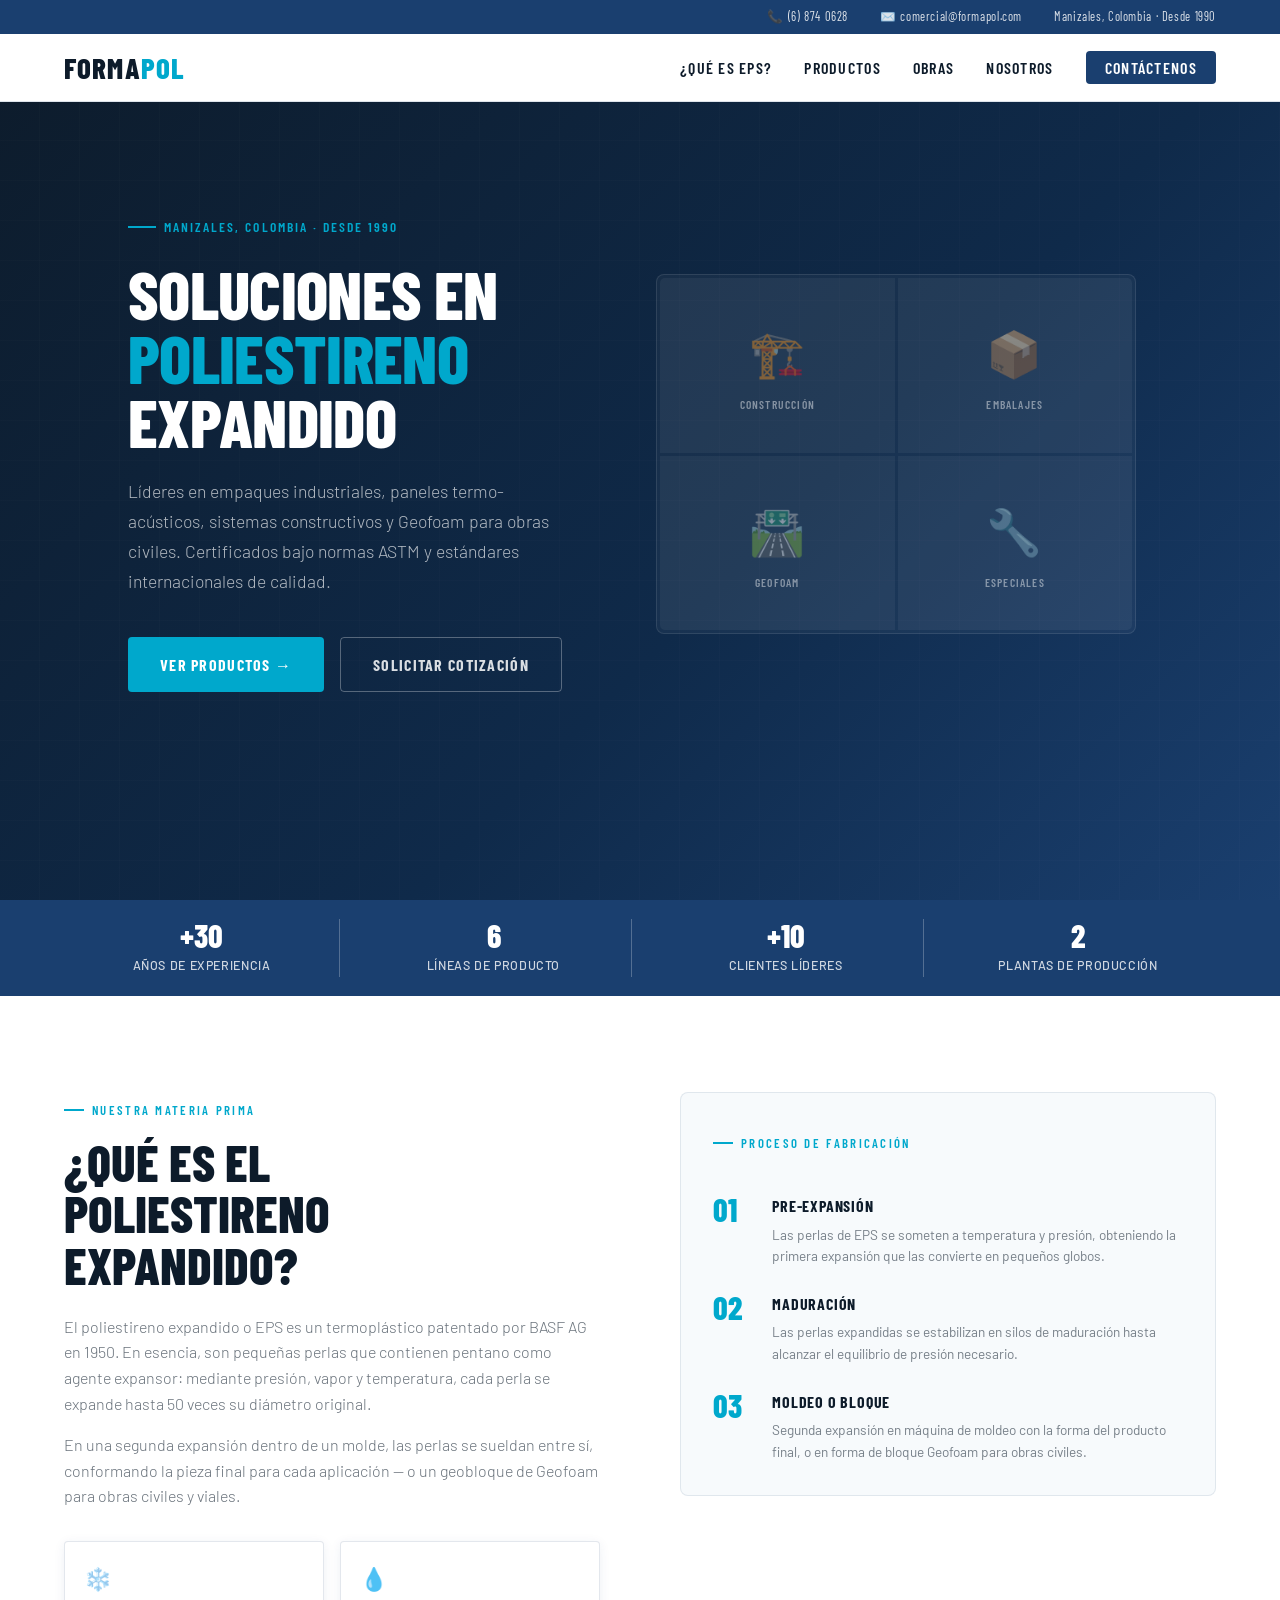
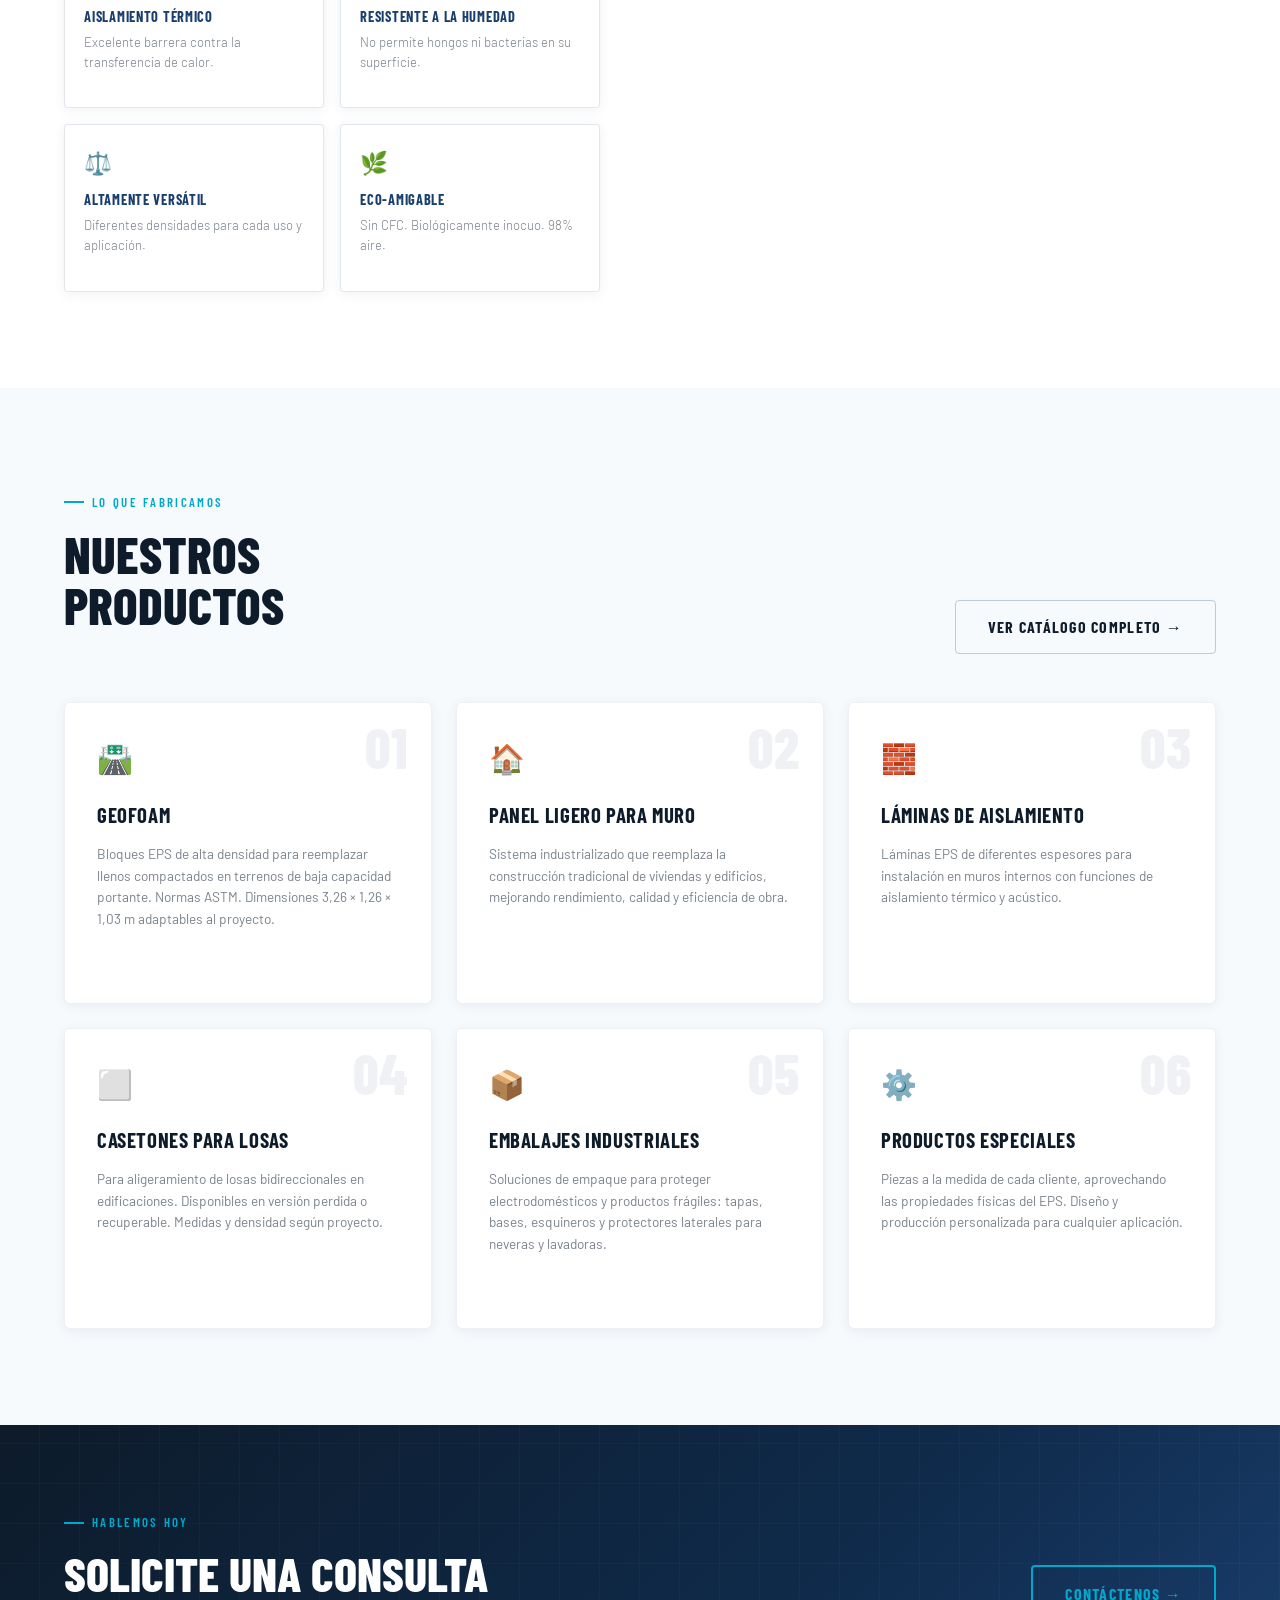
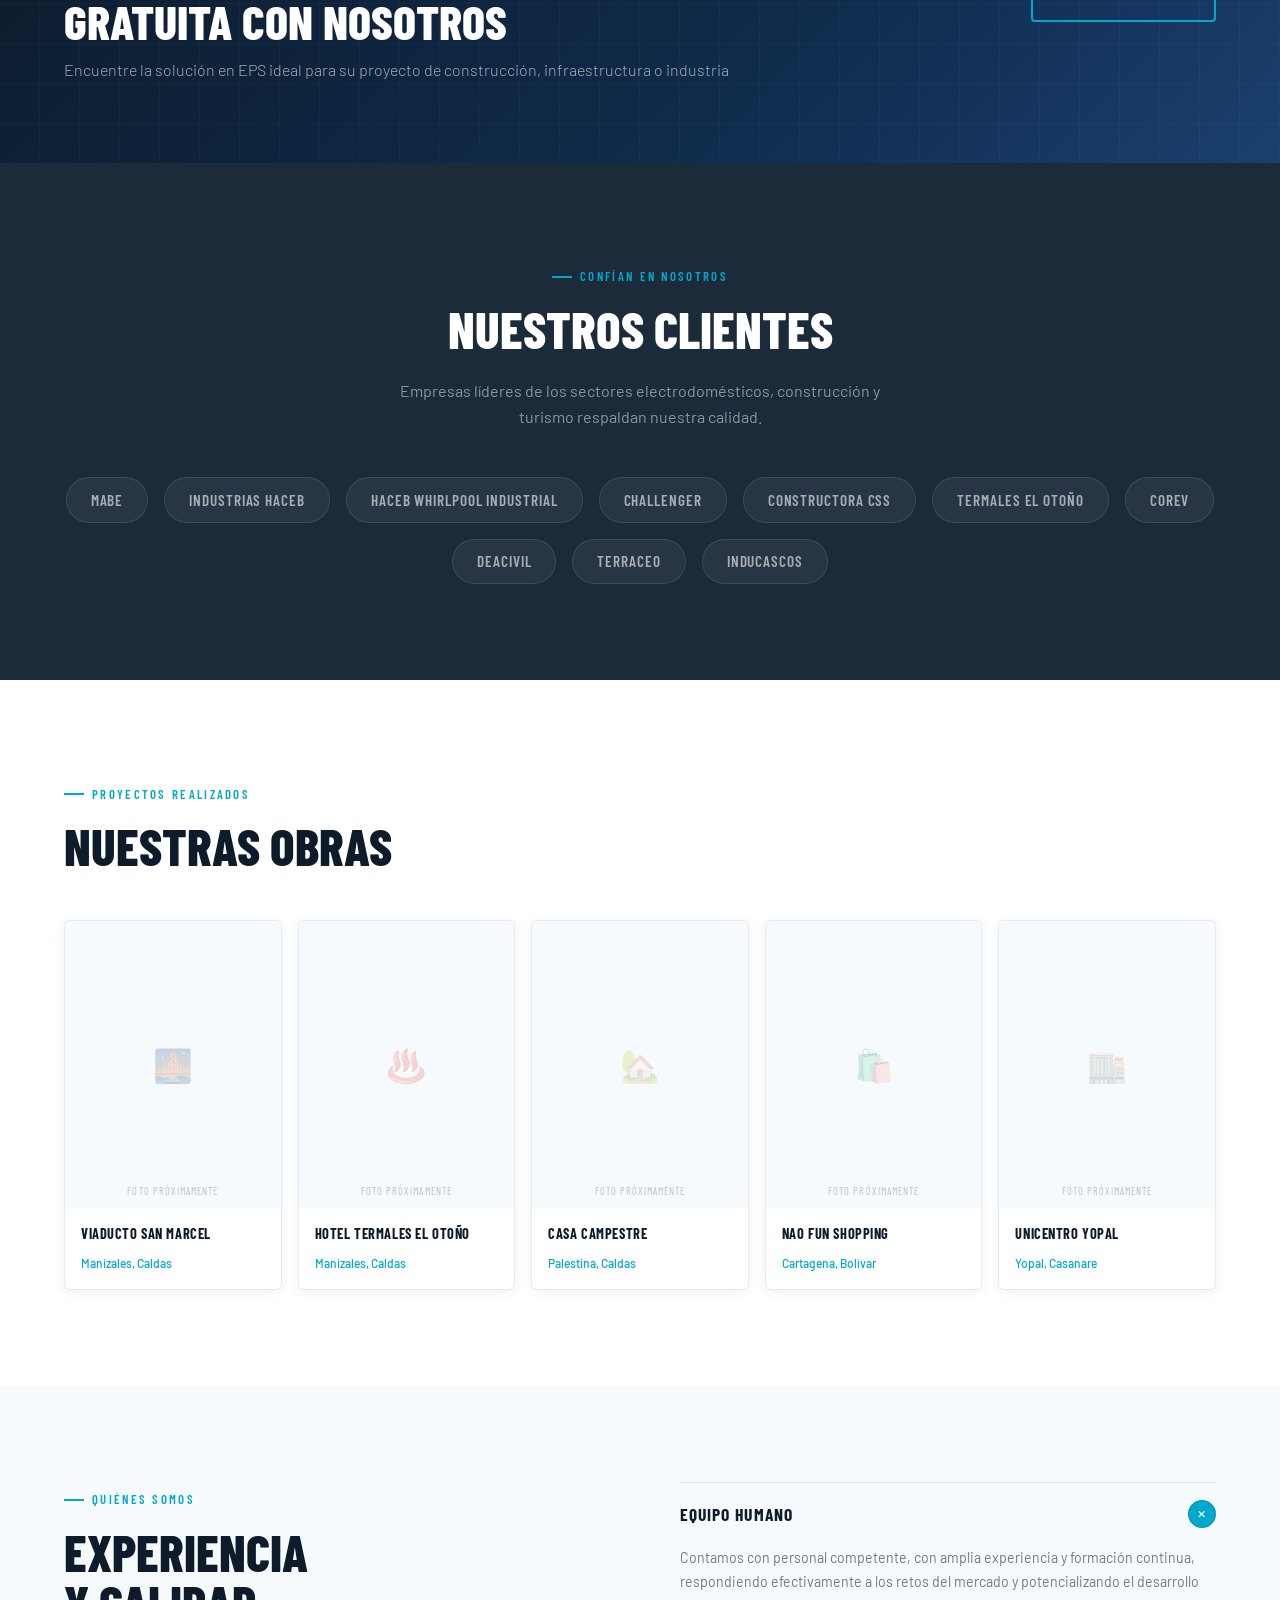
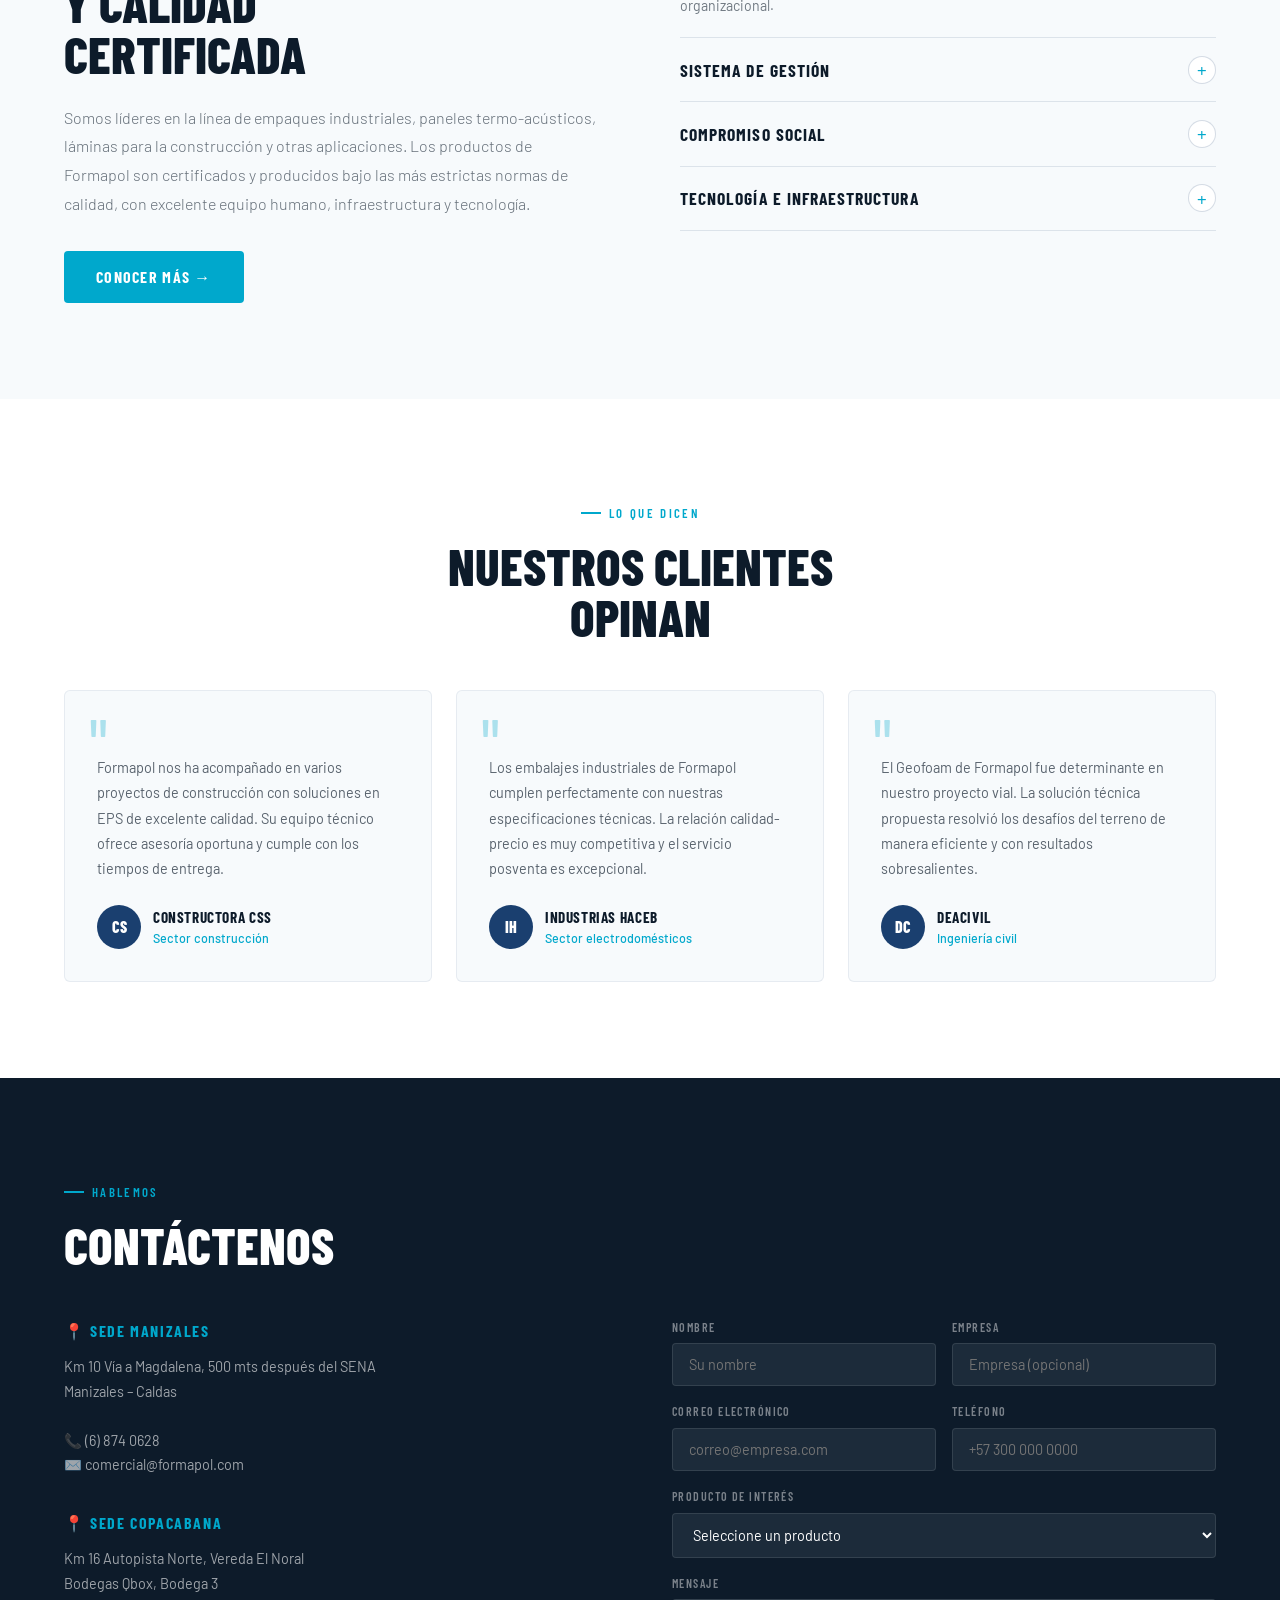
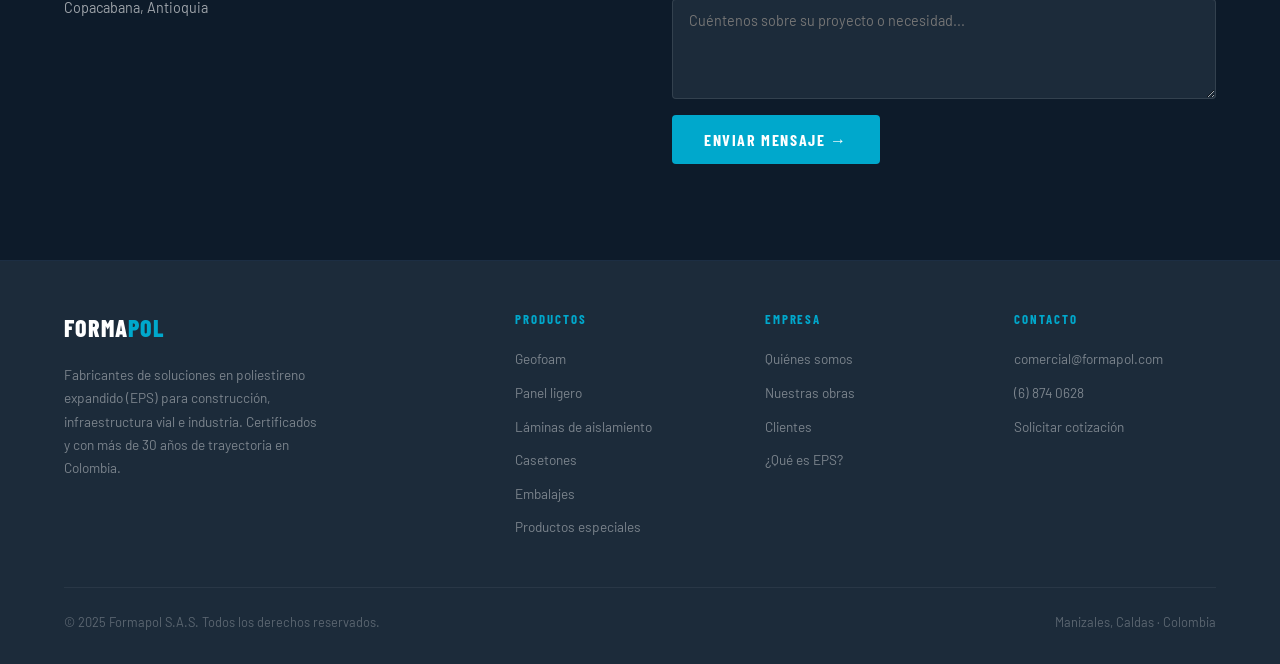
==== index.html @ dcab86bd "Initial commit" ====
<!DOCTYPE html>
<html lang="es">
<head>
  <meta charset="UTF-8" />
  <meta name="viewport" content="width=device-width, initial-scale=1.0" />
  <title>Formapol S.A.S. – Poliestireno Expandido EPS | Manizales, Colombia</title>
  <meta name="description" content="Formapol S.A.S. fabrica productos de poliestireno expandido (EPS): Geofoam, embalajes industriales, paneles termo-acústicos y sistemas constructivos. Certificados bajo normas ASTM." />
  <meta name="keywords" content="poliestireno expandido, EPS, Geofoam, embalajes industriales, Manizales, Colombia, panel termoacústico, casetones, aislamiento térmico" />
  <meta property="og:title" content="Formapol S.A.S. – Soluciones en EPS" />
  <meta property="og:description" content="Líderes en empaques industriales, paneles termo-acústicos y sistemas constructivos en EPS. Certificados y con presencia en toda Colombia." />
  <meta property="og:type" content="website" />
  <link rel="canonical" href="https://www.formapol.com/" />

  <link rel="preconnect" href="https://fonts.googleapis.com" />
  <link rel="preconnect" href="https://fonts.gstatic.com" crossorigin />
  <link href="https://fonts.googleapis.com/css2?family=Barlow+Condensed:wght@400;600;700;800&family=Barlow:wght@300;400;500&display=swap" rel="stylesheet" />

  <style>
    *, *::before, *::after { box-sizing: border-box; margin: 0; padding: 0; }

    :root {
      --c-accent:      #00A8CC;
      --c-accent-dark: #0090B0;
      --c-blue:        #1A3F6F;
      --c-blue-mid:    #1E5294;
      --c-dark:        #0D1B2A;
      --c-dark2:       #1C2B3A;
      --c-dark3:       #1A3F6F;
      --c-light:       #F7FAFC;
      --c-white:       #FFFFFF;
      --font-head:     'Barlow Condensed', sans-serif;
      --font-body:     'Barlow', sans-serif;
      --radius:        4px;
      --transition:    0.25s ease;
      --shadow-sm:     0 2px 12px rgba(26,63,111,0.07);
      --shadow-md:     0 8px 32px rgba(26,63,111,0.13);
    }

    html { scroll-behavior: smooth; }

    body {
      font-family: var(--font-body);
      background: var(--c-white);
      color: var(--c-dark);
      font-size: 16px;
      line-height: 1.6;
      overflow-x: hidden;
    }

    /* ─── TOP BAR ─── */
    .top-bar {
      background: var(--c-blue);
      padding: 0.45rem 5vw;
      display: flex;
      align-items: center;
      justify-content: flex-end;
      gap: 2rem;
      font-family: var(--font-head);
      font-size: 0.78rem;
      letter-spacing: 0.05em;
    }
    .top-bar a, .top-bar span {
      color: rgba(255,255,255,0.85);
      text-decoration: none;
      display: inline-flex;
      align-items: center;
      gap: 0.35rem;
      transition: color var(--transition);
    }
    .top-bar a:hover { color: var(--c-accent); }

    /* ─── SITE HEADER (fixed wrapper) ─── */
    .site-header {
      position: fixed;
      top: 0; left: 0; right: 0;
      z-index: 100;
    }

    /* ─── NAV ─── */
    nav {
      display: flex;
      align-items: center;
      justify-content: space-between;
      padding: 0 5vw;
      height: 68px;
      background: var(--c-white);
      border-bottom: 1px solid rgba(26,63,111,0.14);
    }
    .nav-logo {
      font-family: var(--font-head);
      font-size: 1.8rem;
      font-weight: 800;
      letter-spacing: 0.04em;
      color: var(--c-dark);
      text-decoration: none;
    }
    .nav-logo span { color: var(--c-accent); }

    .nav-links { display: flex; gap: 2rem; list-style: none; }
    .nav-links a {
      font-family: var(--font-head);
      font-size: 1rem;
      font-weight: 600;
      letter-spacing: 0.08em;
      text-transform: uppercase;
      color: var(--c-dark);
      text-decoration: none;
      transition: color var(--transition);
      position: relative;
    }
    .nav-links a::after {
      content: '';
      position: absolute;
      bottom: -4px; left: 0;
      width: 0; height: 2px;
      background: var(--c-accent);
      transition: width var(--transition);
    }
    .nav-links a:hover { color: var(--c-blue); }
    .nav-links a:hover::after { width: 100%; }

    .nav-cta {
      background: var(--c-blue) !important;
      color: var(--c-white) !important;
      padding: 0.45rem 1.2rem;
      border-radius: var(--radius);
    }
    .nav-cta:hover { background: var(--c-blue-mid) !important; }
    .nav-cta::after { display: none !important; }

    .hamburger {
      display: none; flex-direction: column; gap: 5px;
      cursor: pointer; background: none; border: none; padding: 4px;
    }
    .hamburger span {
      display: block; width: 24px; height: 2px;
      background: var(--c-dark); transition: var(--transition);
    }

    /* ─── HERO (DARK) ─── */
    .hero {
      min-height: 100vh;
      display: grid;
      grid-template-columns: 1fr 1fr;
      padding-top: 104px; /* top-bar ~36px + nav 68px */
      position: relative;
      overflow: hidden;
    }
    .hero-bg {
      position: absolute; inset: 0;
      background: linear-gradient(135deg, var(--c-dark) 0%, #0f2a4a 60%, var(--c-blue) 100%);
    }
    .hero-pattern {
      position: absolute; inset: 0; opacity: 0.35;
      background-image:
        repeating-linear-gradient(0deg, transparent, transparent 39px, rgba(255,255,255,0.04) 39px, rgba(255,255,255,0.04) 40px),
        repeating-linear-gradient(90deg, transparent, transparent 39px, rgba(255,255,255,0.04) 39px, rgba(255,255,255,0.04) 40px);
    }
    .hero-left {
      position: relative; z-index: 2;
      display: flex; flex-direction: column; justify-content: center;
      padding: 5rem 5vw 5rem 5vw;
    }
    .hero-tag {
      display: inline-flex; align-items: center; gap: 0.5rem;
      font-family: var(--font-head); font-size: 0.85rem; font-weight: 600;
      letter-spacing: 0.15em; text-transform: uppercase;
      color: var(--c-accent); margin-bottom: 1.5rem;
    }
    .hero-tag::before {
      content: ''; display: block; width: 28px; height: 2px; background: var(--c-accent);
    }
    .hero-title {
      font-family: var(--font-head);
      font-size: clamp(3rem, 7vw, 4.2rem);
      font-weight: 800; line-height: 0.95;
      letter-spacing: -0.01em; text-transform: uppercase;
      color: var(--c-white); margin-bottom: 1.5rem;
    }
    .hero-title em { font-style: normal; color: var(--c-accent); }
    .hero-subtitle {
      font-size: 1.1rem; font-weight: 300;
      color: rgba(255,255,255,0.68);
      max-width: 440px; margin-bottom: 2.5rem; line-height: 1.7;
    }
    .hero-actions { display: flex; gap: 1rem; flex-wrap: wrap; }

    .btn-primary {
      display: inline-flex; align-items: center; gap: 0.5rem;
      background: var(--c-accent); color: var(--c-white);
      font-family: var(--font-head); font-size: 1rem; font-weight: 700;
      letter-spacing: 0.08em; text-transform: uppercase;
      text-decoration: none; padding: 0.85rem 2rem;
      border-radius: var(--radius);
      transition: background var(--transition), transform var(--transition);
    }
    .btn-primary:hover { background: var(--c-accent-dark); transform: translateY(-2px); }

    .btn-secondary {
      display: inline-flex; align-items: center; gap: 0.5rem;
      background: transparent; color: rgba(255,255,255,0.85);
      font-family: var(--font-head); font-size: 1rem; font-weight: 700;
      letter-spacing: 0.08em; text-transform: uppercase;
      text-decoration: none; padding: 0.85rem 2rem;
      border-radius: var(--radius); border: 1px solid rgba(255,255,255,0.3);
      transition: border-color var(--transition), background var(--transition), color var(--transition);
    }
    .btn-secondary:hover {
      border-color: var(--c-accent);
      background: rgba(0,168,204,0.12);
      color: var(--c-white);
    }

    /* btn-secondary en fondos claros */
    .btn-secondary-dark {
      color: var(--c-dark);
      border-color: rgba(26,63,111,0.25);
    }
    .btn-secondary-dark:hover {
      border-color: var(--c-accent);
      background: rgba(0,168,204,0.08);
      color: var(--c-dark);
    }

    .hero-right {
      position: relative; z-index: 2;
      display: flex; align-items: center; justify-content: center;
      padding: 5rem 5vw 5rem 0;
    }
    .hero-visual {
      width: 100%; max-width: 480px; aspect-ratio: 4/3;
      background: rgba(255,255,255,0.04);
      border-radius: 8px; border: 1px solid rgba(255,255,255,0.1);
      overflow: hidden;
    }
    .hero-visual-inner {
      display: grid; grid-template-columns: 1fr 1fr; grid-template-rows: 1fr 1fr;
      gap: 3px; width: 100%; height: 100%; padding: 3px;
    }
    .hero-cell {
      background: rgba(255,255,255,0.05);
      display: flex; flex-direction: column; align-items: center; justify-content: center;
      font-family: var(--font-head); font-size: 0.75rem; font-weight: 600;
      letter-spacing: 0.1em; text-transform: uppercase;
      color: rgba(255,255,255,0.45);
      cursor: pointer; transition: background var(--transition), color var(--transition);
    }
    .hero-cell:first-child  { border-radius: 5px 0 0 0; }
    .hero-cell:nth-child(2) { border-radius: 0 5px 0 0; }
    .hero-cell:nth-child(3) { border-radius: 0 0 0 5px; }
    .hero-cell:last-child   { border-radius: 0 0 5px 0; }
    .hero-cell:hover { background: rgba(0,168,204,0.18); color: var(--c-accent); }
    .hero-cell-icon  { font-size: 2.8rem; margin-bottom: 0.4rem; }
    .hero-cell-label { font-size: 0.72rem; }

    /* ─── STATS BAR ─── */
    .stats-bar {
      background: var(--c-blue);
      padding: 1.2rem 5vw;
      display: grid; grid-template-columns: repeat(4,1fr); gap: 1rem;
    }
    .stat-item {
      text-align: center;
      border-right: 1px solid rgba(255,255,255,0.25);
    }
    .stat-item:last-child { border-right: none; }
    .stat-num {
      font-family: var(--font-head); font-size: 2rem; font-weight: 800;
      line-height: 1; display: block; color: var(--c-white);
    }
    .stat-label {
      font-size: 0.78rem; font-weight: 500; letter-spacing: 0.05em;
      text-transform: uppercase; color: rgba(255,255,255,0.8);
    }

    /* ─── SECTION BASE ─── */
    section { padding: 6rem 5vw; }

    .section-tag {
      display: inline-flex; align-items: center; gap: 0.5rem;
      font-family: var(--font-head); font-size: 0.8rem; font-weight: 600;
      letter-spacing: 0.18em; text-transform: uppercase;
      color: var(--c-accent); margin-bottom: 1rem;
    }
    .section-tag::before {
      content: ''; display: block; width: 20px; height: 2px; background: var(--c-accent);
    }
    .section-title {
      font-family: var(--font-head);
      font-size: clamp(2.2rem, 4vw, 3.5rem);
      font-weight: 800; text-transform: uppercase; line-height: 1;
      margin-bottom: 1.5rem; color: var(--c-dark);
    }
    .section-title-white { color: var(--c-white); }

    /* ─── EPS SECTION (LIGHT) ─── */
    .eps-section {
      background: var(--c-white);
      display: grid; grid-template-columns: 1fr 1fr; gap: 5rem; align-items: start;
    }
    .eps-text p {
      color: rgba(13,27,42,0.62); margin-bottom: 1rem; font-weight: 300;
    }
    .eps-benefits {
      display: grid; grid-template-columns: 1fr 1fr; gap: 1rem; margin-top: 2rem;
    }
    .eps-benefit {
      background: var(--c-white);
      border: 1px solid rgba(26,63,111,0.12);
      box-shadow: var(--shadow-sm);
      border-radius: var(--radius); padding: 1.2rem;
      transition: border-color var(--transition), transform var(--transition), box-shadow var(--transition);
    }
    .eps-benefit:hover {
      border-color: var(--c-accent);
      transform: translateY(-3px);
      box-shadow: 0 8px 24px rgba(0,168,204,0.12);
    }
    .eps-benefit-icon { font-size: 1.4rem; margin-bottom: 0.5rem; }
    .eps-benefit h4 {
      font-family: var(--font-head); font-size: 0.9rem; font-weight: 700;
      letter-spacing: 0.05em; text-transform: uppercase;
      color: var(--c-blue); margin-bottom: 0.3rem;
    }
    .eps-benefit p { font-size: 0.82rem; color: rgba(13,27,42,0.55); line-height: 1.5; }

    .eps-process {
      background: var(--c-light);
      border-radius: 8px; padding: 2rem;
      border: 1px solid rgba(26,63,111,0.1);
    }
    .process-step {
      display: flex; gap: 1.2rem; align-items: flex-start; margin-bottom: 1.5rem;
    }
    .process-step:last-child { margin-bottom: 0; }
    .step-num {
      font-family: var(--font-head); font-size: 2rem; font-weight: 800;
      color: var(--c-accent); line-height: 1; min-width: 40px;
    }
    .step-content h4 {
      font-family: var(--font-head); font-size: 1rem; font-weight: 700;
      text-transform: uppercase; letter-spacing: 0.05em;
      margin-bottom: 0.3rem; color: var(--c-dark);
    }
    .step-content p { font-size: 0.85rem; color: rgba(13,27,42,0.55); line-height: 1.6; }

    /* ─── PRODUCTOS (LIGHT GRAY) ─── */
    .products-section { background: var(--c-light); }

    .products-header {
      display: flex; justify-content: space-between;
      align-items: flex-end; margin-bottom: 3rem;
    }
    .products-grid {
      display: grid; grid-template-columns: repeat(3,1fr); gap: 1.5rem;
    }
    .product-card {
      background: var(--c-white);
      border-radius: 6px; padding: 2rem;
      position: relative; overflow: hidden;
      cursor: pointer; text-decoration: none; color: inherit; display: block;
      box-shadow: var(--shadow-sm);
      border: 1px solid rgba(26,63,111,0.08);
      transition: box-shadow var(--transition), transform var(--transition);
    }
    .product-card::before {
      content: ''; position: absolute;
      top: 0; left: 0; width: 3px; height: 0;
      background: var(--c-accent); transition: height 0.4s ease;
    }
    .product-card:hover { box-shadow: var(--shadow-md); transform: translateY(-3px); }
    .product-card:hover::before { height: 100%; }

    .product-card-num {
      font-family: var(--font-head); font-size: 3.5rem; font-weight: 800;
      color: rgba(26,63,111,0.07); line-height: 1;
      position: absolute; top: 1rem; right: 1.5rem;
      transition: color var(--transition);
    }
    .product-card:hover .product-card-num { color: rgba(0,168,204,0.14); }
    .product-card-icon { font-size: 1.8rem; margin-bottom: 1rem; }
    .product-card h3 {
      font-family: var(--font-head); font-size: 1.3rem; font-weight: 700;
      text-transform: uppercase; letter-spacing: 0.03em;
      margin-bottom: 0.75rem; color: var(--c-dark);
    }
    .product-card p { font-size: 0.85rem; color: rgba(13,27,42,0.55); line-height: 1.6; }
    .product-card-link {
      display: inline-flex; align-items: center; gap: 0.4rem;
      font-family: var(--font-head); font-size: 0.8rem; font-weight: 700;
      letter-spacing: 0.1em; text-transform: uppercase;
      color: var(--c-accent); margin-top: 1.2rem;
      opacity: 0; transform: translateX(-8px);
      transition: opacity var(--transition), transform var(--transition);
    }
    .product-card:hover .product-card-link { opacity: 1; transform: translateX(0); }

    /* ─── CTA BANNER (DARK) ─── */
    .cta-banner {
      background: linear-gradient(135deg, var(--c-dark) 0%, #0f2a4a 60%, var(--c-blue) 100%);
      padding: 5rem 5vw;
      display: grid; grid-template-columns: 1fr auto; gap: 3rem; align-items: center;
      position: relative; overflow: hidden;
    }
    .cta-banner::before {
      content: ''; position: absolute; inset: 0;
      background-image:
        repeating-linear-gradient(0deg, transparent, transparent 39px, rgba(255,255,255,0.025) 39px, rgba(255,255,255,0.025) 40px),
        repeating-linear-gradient(90deg, transparent, transparent 39px, rgba(255,255,255,0.025) 39px, rgba(255,255,255,0.025) 40px);
    }
    .cta-banner > * { position: relative; z-index: 1; }
    .cta-banner .section-tag { color: var(--c-accent); }
    .cta-banner h2 {
      font-family: var(--font-head); font-size: clamp(2rem, 4vw, 3rem);
      font-weight: 800; text-transform: uppercase;
      color: var(--c-white); line-height: 1; margin-bottom: 0.75rem;
    }
    .cta-banner p { color: rgba(255,255,255,0.62); font-size: 1rem; font-weight: 300; }

    .btn-outline-accent {
      display: inline-flex; align-items: center; gap: 0.5rem;
      background: transparent; color: var(--c-accent);
      font-family: var(--font-head); font-size: 1rem; font-weight: 700;
      letter-spacing: 0.08em; text-transform: uppercase;
      text-decoration: none; padding: 0.85rem 2rem;
      border-radius: var(--radius); border: 2px solid var(--c-accent);
      transition: background var(--transition), color var(--transition);
      white-space: nowrap;
    }
    .btn-outline-accent:hover { background: var(--c-accent); color: var(--c-white); }

    /* ─── CLIENTES (DARK) ─── */
    .clients-section { background: var(--c-dark2); text-align: center; }
    .clients-section .section-title { color: var(--c-white); }
    .clients-section > p { color: rgba(255,255,255,0.5); max-width: 500px; margin: 0 auto; }
    .clients-grid {
      display: flex; flex-wrap: wrap; justify-content: center;
      gap: 1rem; margin-top: 3rem;
    }
    .client-chip {
      background: rgba(255,255,255,0.05);
      border: 1px solid rgba(255,255,255,0.1);
      border-radius: 40px; padding: 0.6rem 1.5rem;
      font-family: var(--font-head); font-size: 0.95rem; font-weight: 600;
      letter-spacing: 0.06em; text-transform: uppercase;
      color: rgba(255,255,255,0.6);
      transition: border-color var(--transition), color var(--transition), background var(--transition);
    }
    .client-chip:hover {
      border-color: var(--c-accent);
      color: var(--c-white);
      background: rgba(0,168,204,0.1);
    }

    /* ─── OBRAS (LIGHT) ─── */
    .obras-section { background: var(--c-white); }
    .obras-grid {
      display: grid; grid-template-columns: repeat(5,1fr);
      gap: 1rem; margin-top: 3rem;
    }
    .obra-card {
      background: var(--c-white); border-radius: 6px; overflow: hidden;
      border: 1px solid rgba(26,63,111,0.1); box-shadow: var(--shadow-sm);
      transition: transform var(--transition), box-shadow var(--transition);
    }
    .obra-card:hover { transform: translateY(-4px); box-shadow: var(--shadow-md); }
    .obra-img {
      width: 100%; aspect-ratio: 3/4;
      background: var(--c-light);
      display: flex; align-items: center; justify-content: center;
      font-size: 2rem; color: rgba(26,63,111,0.2);
      position: relative; overflow: hidden;
    }
    .obra-img::after {
      content: 'Foto próximamente';
      position: absolute; bottom: 0.5rem; left: 0; right: 0;
      text-align: center; font-size: 0.65rem;
      font-family: var(--font-head); letter-spacing: 0.1em;
      text-transform: uppercase; color: rgba(26,63,111,0.3);
    }
    .obra-info { padding: 0.9rem 1rem; }
    .obra-info h4 {
      font-family: var(--font-head); font-size: 0.9rem; font-weight: 700;
      text-transform: uppercase; letter-spacing: 0.04em;
      margin-bottom: 0.2rem; color: var(--c-dark);
    }
    .obra-info span { font-size: 0.75rem; color: var(--c-accent); font-weight: 500; }

    /* ─── NOSOTROS (LIGHT + ACCORDION) ─── */
    .nosotros-section {
      background: var(--c-light);
      display: grid; grid-template-columns: 1fr 1fr; gap: 5rem; align-items: start;
    }
    .nosotros-intro p { color: rgba(13,27,42,0.62); font-weight: 300; line-height: 1.8; margin-top: 1rem; }
    .nosotros-intro .btn-primary { margin-top: 2rem; }

    .nosotros-pillars { display: flex; flex-direction: column; }

    .pillar { border-bottom: 1px solid rgba(26,63,111,0.12); }
    .pillar:first-child { border-top: 1px solid rgba(26,63,111,0.12); }

    .pillar-header {
      display: flex; align-items: center; justify-content: space-between;
      padding: 1.1rem 0; cursor: pointer; user-select: none;
    }
    .pillar-header h3 {
      font-family: var(--font-head); font-size: 1.1rem; font-weight: 700;
      text-transform: uppercase; letter-spacing: 0.06em; color: var(--c-dark);
      transition: color var(--transition);
    }
    .pillar-header:hover h3 { color: var(--c-accent); }

    .pillar-toggle {
      width: 28px; height: 28px; border-radius: 50%;
      background: var(--c-white); border: 1px solid rgba(26,63,111,0.18);
      display: flex; align-items: center; justify-content: center;
      font-size: 1.2rem; line-height: 1; color: var(--c-accent); flex-shrink: 0;
      transition: background var(--transition), color var(--transition), transform var(--transition);
    }
    .pillar.open .pillar-toggle { background: var(--c-accent); color: var(--c-white); transform: rotate(45deg); }

    .pillar-body { max-height: 0; overflow: hidden; transition: max-height 0.35s ease; }
    .pillar.open .pillar-body { max-height: 160px; }
    .pillar-body p { font-size: 0.88rem; color: rgba(13,27,42,0.58); line-height: 1.7; padding-bottom: 1.2rem; }

    /* ─── TESTIMONIOS (WHITE) ─── */
    .testimonials-section { background: var(--c-white); text-align: center; }
    .testimonials-section .section-title { margin-bottom: 3rem; }
    .testimonials-grid {
      display: grid; grid-template-columns: repeat(3,1fr); gap: 1.5rem; text-align: left;
    }
    .testimonial-card {
      background: var(--c-light); border-radius: 6px; padding: 2rem;
      border: 1px solid rgba(26,63,111,0.08); position: relative;
    }
    .testimonial-card::before {
      content: '"'; font-family: var(--font-head); font-size: 5rem;
      color: var(--c-accent); line-height: 1; opacity: 0.3;
      position: absolute; top: 0.8rem; left: 1.5rem;
    }
    .testimonial-text {
      font-size: 0.9rem; color: rgba(13,27,42,0.68); line-height: 1.75;
      margin-top: 2rem; margin-bottom: 1.5rem;
    }
    .testimonial-author { display: flex; align-items: center; gap: 0.75rem; }
    .testimonial-avatar {
      width: 44px; height: 44px; border-radius: 50%;
      background: var(--c-blue);
      display: flex; align-items: center; justify-content: center;
      font-family: var(--font-head); font-size: 1rem; font-weight: 800;
      color: var(--c-white); flex-shrink: 0;
    }
    .testimonial-name {
      font-family: var(--font-head); font-size: 0.95rem; font-weight: 700;
      text-transform: uppercase; letter-spacing: 0.04em; color: var(--c-dark);
    }
    .testimonial-company { font-size: 0.78rem; color: var(--c-accent); font-weight: 500; }

    /* ─── CONTACTO (DARK) ─── */
    .contact-section { background: var(--c-dark); }
    .contact-section .section-title { color: var(--c-white); }
    .contact-grid { display: grid; grid-template-columns: 1fr 1fr; gap: 4rem; margin-top: 3rem; }
    .contact-info { display: flex; flex-direction: column; gap: 2rem; }
    .contact-sede h4 {
      font-family: var(--font-head); font-size: 1rem; font-weight: 700;
      text-transform: uppercase; letter-spacing: 0.1em;
      color: var(--c-accent); margin-bottom: 0.75rem;
    }
    .contact-sede p { font-size: 0.9rem; color: rgba(255,255,255,0.6); line-height: 1.7; }
    .contact-sede a { color: rgba(255,255,255,0.6); text-decoration: none; transition: color var(--transition); }
    .contact-sede a:hover { color: var(--c-accent); }

    .contact-form { display: flex; flex-direction: column; gap: 1rem; }
    .form-row { display: grid; grid-template-columns: 1fr 1fr; gap: 1rem; }
    .form-group { display: flex; flex-direction: column; gap: 0.4rem; }
    .form-group label {
      font-family: var(--font-head); font-size: 0.75rem; font-weight: 600;
      letter-spacing: 0.12em; text-transform: uppercase; color: rgba(255,255,255,0.45);
    }
    .form-group input, .form-group textarea, .form-group select {
      background: var(--c-dark2); border: 1px solid rgba(255,255,255,0.1);
      border-radius: var(--radius); padding: 0.75rem 1rem;
      color: var(--c-white); font-family: var(--font-body); font-size: 0.9rem;
      transition: border-color var(--transition); width: 100%;
    }
    .form-group input:focus, .form-group textarea:focus, .form-group select:focus {
      outline: none; border-color: var(--c-accent);
    }
    .form-group textarea { resize: vertical; min-height: 100px; }
    .form-group select option { background: var(--c-dark2); }

    .btn-submit {
      background: var(--c-accent); color: var(--c-white);
      font-family: var(--font-head); font-size: 1rem; font-weight: 700;
      letter-spacing: 0.1em; text-transform: uppercase;
      border: none; padding: 0.9rem 2rem; border-radius: var(--radius);
      cursor: pointer; transition: background var(--transition), transform var(--transition);
      align-self: flex-start;
    }
    .btn-submit:hover { background: var(--c-accent-dark); transform: translateY(-2px); }

    /* ─── FOOTER ─── */
    footer {
      background: var(--c-dark2); border-top: 1px solid rgba(26,63,111,0.16);
      padding: 3rem 5vw 2rem;
    }
    .footer-top {
      display: grid; grid-template-columns: 2fr 1fr 1fr 1fr;
      gap: 3rem; margin-bottom: 3rem;
    }
    .footer-brand .nav-logo { display: block; margin-bottom: 1rem; font-size: 1.5rem; }
    .footer-brand .nav-logo { color: var(--c-white); }
    .footer-brand p { font-size: 0.85rem; color: rgba(255,255,255,0.42); line-height: 1.7; max-width: 260px; }
    .footer-col h5 {
      font-family: var(--font-head); font-size: 0.8rem; font-weight: 700;
      letter-spacing: 0.15em; text-transform: uppercase;
      color: var(--c-accent); margin-bottom: 1rem;
    }
    .footer-col ul { list-style: none; display: flex; flex-direction: column; gap: 0.5rem; }
    .footer-col ul a { font-size: 0.85rem; color: rgba(255,255,255,0.42); text-decoration: none; transition: color var(--transition); }
    .footer-col ul a:hover { color: var(--c-white); }
    .footer-bottom {
      border-top: 1px solid rgba(255,255,255,0.06); padding-top: 1.5rem;
      display: flex; justify-content: space-between; align-items: center;
    }
    .footer-bottom p { font-size: 0.8rem; color: rgba(255,255,255,0.28); }

    /* ─── MOBILE ─── */
    @media (max-width: 900px) {
      .top-bar { justify-content: center; flex-wrap: wrap; gap: 0.8rem 1.5rem; font-size: 0.72rem; }
      .nav-links { display: none; }
      .nav-links.open {
        display: flex; flex-direction: column;
        position: fixed; top: 104px; left: 0; right: 0;
        background: var(--c-white); padding: 2rem 5vw; gap: 1.5rem;
        border-bottom: 1px solid rgba(26,63,111,0.14);
        box-shadow: 0 4px 20px rgba(0,0,0,0.08);
      }
      .hamburger { display: flex; }
      .hero { grid-template-columns: 1fr; }
      .hero-right { display: none; }
      .hero-left { padding: 4rem 5vw; }
      .stats-bar { grid-template-columns: repeat(2,1fr); }
      .stat-item:nth-child(2) { border-right: none; }
      .eps-section { grid-template-columns: 1fr; gap: 3rem; }
      .products-grid { grid-template-columns: 1fr; }
      .cta-banner { grid-template-columns: 1fr; gap: 2rem; }
      .clients-grid { gap: 0.6rem; }
      .obras-grid { grid-template-columns: repeat(2,1fr); }
      .nosotros-section { grid-template-columns: 1fr; gap: 3rem; }
      .testimonials-grid { grid-template-columns: 1fr; }
      .contact-grid { grid-template-columns: 1fr; gap: 3rem; }
      .contact-form .form-row { grid-template-columns: 1fr; }
      .footer-top { grid-template-columns: 1fr 1fr; gap: 2rem; }
      .footer-brand { grid-column: span 2; }
      .footer-bottom { flex-direction: column; gap: 0.5rem; text-align: center; }
    }

    /* ─── ANIMATIONS ─── */
    @keyframes fadeUp {
      from { opacity: 0; transform: translateY(24px); }
      to   { opacity: 1; transform: translateY(0); }
    }
    .hero-tag      { animation: fadeUp 0.6s ease both; }
    .hero-title    { animation: fadeUp 0.6s ease 0.1s both; }
    .hero-subtitle { animation: fadeUp 0.6s ease 0.2s both; }
    .hero-actions  { animation: fadeUp 0.6s ease 0.3s both; }
    .hero-right    { animation: fadeUp 0.6s ease 0.4s both; }
  </style>
</head>
<body>

<!-- ── HEADER FIJO ── -->
<header class="site-header">
  <div class="top-bar">
    <a href="tel:+5768740628">📞 (6) 874 0628</a>
    <a href="mailto:comercial@formapol.com">✉️ comercial@formapol.com</a>
    <span>Manizales, Colombia · Desde 1990</span>
  </div>
  <nav>
    <a href="/" class="nav-logo">FORMA<span>POL</span></a>
    <ul class="nav-links" id="navLinks">
      <li><a href="#eps">¿Qué es EPS?</a></li>
      <li><a href="productos.html">Productos</a></li>
      <li><a href="obras.html">Obras</a></li>
      <li><a href="nosotros.html">Nosotros</a></li>
      <li><a href="contacto.html" class="nav-cta">Contáctenos</a></li>
    </ul>
    <button class="hamburger" id="hamburger" aria-label="Menú">
      <span></span><span></span><span></span>
    </button>
  </nav>
</header>

<!-- ── HERO (FONDO OSCURO) ── -->
<section class="hero" id="inicio">
  <div class="hero-bg"></div>
  <div class="hero-pattern"></div>

  <div class="hero-left">
    <span class="hero-tag">Manizales, Colombia · Desde 1990</span>
    <h1 class="hero-title">
      Soluciones en<br>
      <em>Poliestireno</em><br>
      Expandido
    </h1>
    <p class="hero-subtitle">
      Líderes en empaques industriales, paneles termo-acústicos, sistemas constructivos y Geofoam para obras civiles. Certificados bajo normas ASTM y estándares internacionales de calidad.
    </p>
    <div class="hero-actions">
      <a href="#productos" class="btn-primary">Ver productos →</a>
      <a href="#contacto" class="btn-secondary">Solicitar cotización</a>
    </div>
  </div>

  <div class="hero-right">
    <div class="hero-visual">
      <div class="hero-visual-inner">
        <div class="hero-cell">
          <span class="hero-cell-icon">🏗️</span>
          <span class="hero-cell-label">Construcción</span>
        </div>
        <div class="hero-cell">
          <span class="hero-cell-icon">📦</span>
          <span class="hero-cell-label">Embalajes</span>
        </div>
        <div class="hero-cell">
          <span class="hero-cell-icon">🛣️</span>
          <span class="hero-cell-label">Geofoam</span>
        </div>
        <div class="hero-cell">
          <span class="hero-cell-icon">🔧</span>
          <span class="hero-cell-label">Especiales</span>
        </div>
      </div>
    </div>
  </div>
</section>

<!-- ── STATS BAR ── -->
<div class="stats-bar">
  <div class="stat-item">
    <span class="stat-num">+30</span>
    <span class="stat-label">Años de experiencia</span>
  </div>
  <div class="stat-item">
    <span class="stat-num">6</span>
    <span class="stat-label">Líneas de producto</span>
  </div>
  <div class="stat-item">
    <span class="stat-num">+10</span>
    <span class="stat-label">Clientes líderes</span>
  </div>
  <div class="stat-item">
    <span class="stat-num">2</span>
    <span class="stat-label">Plantas de producción</span>
  </div>
</div>

<!-- ── QUÉ ES EPS (FONDO BLANCO) ── -->
<section class="eps-section" id="eps">
  <div class="eps-text">
    <span class="section-tag">Nuestra materia prima</span>
    <h2 class="section-title">¿Qué es el<br>Poliestireno<br>Expandido?</h2>
    <p>El poliestireno expandido o EPS es un termoplástico patentado por BASF AG en 1950. En esencia, son pequeñas perlas que contienen pentano como agente expansor: mediante presión, vapor y temperatura, cada perla se expande hasta 50 veces su diámetro original.</p>
    <p>En una segunda expansión dentro de un molde, las perlas se sueldan entre sí, conformando la pieza final para cada aplicación — o un geobloque de Geofoam para obras civiles y viales.</p>

    <div class="eps-benefits">
      <div class="eps-benefit">
        <div class="eps-benefit-icon">❄️</div>
        <h4>Aislamiento térmico</h4>
        <p>Excelente barrera contra la transferencia de calor.</p>
      </div>
      <div class="eps-benefit">
        <div class="eps-benefit-icon">💧</div>
        <h4>Resistente a la humedad</h4>
        <p>No permite hongos ni bacterias en su superficie.</p>
      </div>
      <div class="eps-benefit">
        <div class="eps-benefit-icon">⚖️</div>
        <h4>Altamente versátil</h4>
        <p>Diferentes densidades para cada uso y aplicación.</p>
      </div>
      <div class="eps-benefit">
        <div class="eps-benefit-icon">🌿</div>
        <h4>Eco-amigable</h4>
        <p>Sin CFC. Biológicamente inocuo. 98% aire.</p>
      </div>
    </div>
  </div>

  <div class="eps-process">
    <span class="section-tag">Proceso de fabricación</span>
    <div style="margin-top:1.5rem">
      <div class="process-step">
        <span class="step-num">01</span>
        <div class="step-content">
          <h4>Pre-expansión</h4>
          <p>Las perlas de EPS se someten a temperatura y presión, obteniendo la primera expansión que las convierte en pequeños globos.</p>
        </div>
      </div>
      <div class="process-step">
        <span class="step-num">02</span>
        <div class="step-content">
          <h4>Maduración</h4>
          <p>Las perlas expandidas se estabilizan en silos de maduración hasta alcanzar el equilibrio de presión necesario.</p>
        </div>
      </div>
      <div class="process-step">
        <span class="step-num">03</span>
        <div class="step-content">
          <h4>Moldeo o bloque</h4>
          <p>Segunda expansión en máquina de moldeo con la forma del producto final, o en forma de bloque Geofoam para obras civiles.</p>
        </div>
      </div>
    </div>
  </div>
</section>

<!-- ── PRODUCTOS (FONDO GRIS CLARO) ── -->
<section class="products-section" id="productos">
  <div class="products-header">
    <div>
      <span class="section-tag">Lo que fabricamos</span>
      <h2 class="section-title">Nuestros<br>Productos</h2>
    </div>
    <a href="productos.html" class="btn-secondary btn-secondary-dark">Ver catálogo completo →</a>
  </div>

  <div class="products-grid">
    <a href="productos.html#geofoam" class="product-card">
      <span class="product-card-num">01</span>
      <div class="product-card-icon">🛣️</div>
      <h3>Geofoam</h3>
      <p>Bloques EPS de alta densidad para reemplazar llenos compactados en terrenos de baja capacidad portante. Normas ASTM. Dimensiones 3,26 × 1,26 × 1,03 m adaptables al proyecto.</p>
      <span class="product-card-link">Ver más →</span>
    </a>

    <a href="productos.html#panel-muro" class="product-card">
      <span class="product-card-num">02</span>
      <div class="product-card-icon">🏠</div>
      <h3>Panel ligero para muro</h3>
      <p>Sistema industrializado que reemplaza la construcción tradicional de viviendas y edificios, mejorando rendimiento, calidad y eficiencia de obra.</p>
      <span class="product-card-link">Ver más →</span>
    </a>

    <a href="productos.html#laminas" class="product-card">
      <span class="product-card-num">03</span>
      <div class="product-card-icon">🧱</div>
      <h3>Láminas de aislamiento</h3>
      <p>Láminas EPS de diferentes espesores para instalación en muros internos con funciones de aislamiento térmico y acústico.</p>
      <span class="product-card-link">Ver más →</span>
    </a>

    <a href="productos.html#casetones" class="product-card">
      <span class="product-card-num">04</span>
      <div class="product-card-icon">⬜</div>
      <h3>Casetones para losas</h3>
      <p>Para aligeramiento de losas bidireccionales en edificaciones. Disponibles en versión perdida o recuperable. Medidas y densidad según proyecto.</p>
      <span class="product-card-link">Ver más →</span>
    </a>

    <a href="productos.html#embalajes" class="product-card">
      <span class="product-card-num">05</span>
      <div class="product-card-icon">📦</div>
      <h3>Embalajes industriales</h3>
      <p>Soluciones de empaque para proteger electrodomésticos y productos frágiles: tapas, bases, esquineros y protectores laterales para neveras y lavadoras.</p>
      <span class="product-card-link">Ver más →</span>
    </a>

    <a href="productos.html#especiales" class="product-card">
      <span class="product-card-num">06</span>
      <div class="product-card-icon">⚙️</div>
      <h3>Productos especiales</h3>
      <p>Piezas a la medida de cada cliente, aprovechando las propiedades físicas del EPS. Diseño y producción personalizada para cualquier aplicación.</p>
      <span class="product-card-link">Ver más →</span>
    </a>
  </div>
</section>

<!-- ── CTA BANNER (FONDO OSCURO) ── -->
<section class="cta-banner">
  <div>
    <span class="section-tag">Hablemos hoy</span>
    <h2>Solicite una consulta<br>gratuita con nosotros</h2>
    <p>Encuentre la solución en EPS ideal para su proyecto de construcción, infraestructura o industria</p>
  </div>
  <div>
    <a href="#contacto" class="btn-outline-accent">Contáctenos →</a>
  </div>
</section>

<!-- ── CLIENTES (FONDO OSCURO) ── -->
<section class="clients-section" id="clientes">
  <span class="section-tag">Confían en nosotros</span>
  <h2 class="section-title section-title-white">Nuestros Clientes</h2>
  <p>Empresas líderes de los sectores electrodomésticos, construcción y turismo respaldan nuestra calidad.</p>
  <div class="clients-grid">
    <div class="client-chip">Mabe</div>
    <div class="client-chip">Industrias Haceb</div>
    <div class="client-chip">Haceb Whirlpool Industrial</div>
    <div class="client-chip">Challenger</div>
    <div class="client-chip">Constructora CSS</div>
    <div class="client-chip">Termales El Otoño</div>
    <div class="client-chip">Corev</div>
    <div class="client-chip">Deacivil</div>
    <div class="client-chip">Terraceo</div>
    <div class="client-chip">Inducascos</div>
  </div>
</section>

<!-- ── OBRAS (FONDO BLANCO) ── -->
<section class="obras-section" id="obras">
  <span class="section-tag">Proyectos realizados</span>
  <h2 class="section-title">Nuestras Obras</h2>

  <div class="obras-grid">
    <div class="obra-card">
      <div class="obra-img">🌉</div>
      <div class="obra-info">
        <h4>Viaducto San Marcel</h4>
        <span>Manizales, Caldas</span>
      </div>
    </div>
    <div class="obra-card">
      <div class="obra-img">♨️</div>
      <div class="obra-info">
        <h4>Hotel Termales El Otoño</h4>
        <span>Manizales, Caldas</span>
      </div>
    </div>
    <div class="obra-card">
      <div class="obra-img">🏡</div>
      <div class="obra-info">
        <h4>Casa Campestre</h4>
        <span>Palestina, Caldas</span>
      </div>
    </div>
    <div class="obra-card">
      <div class="obra-img">🛍️</div>
      <div class="obra-info">
        <h4>Nao Fun Shopping</h4>
        <span>Cartagena, Bolívar</span>
      </div>
    </div>
    <div class="obra-card">
      <div class="obra-img">🏬</div>
      <div class="obra-info">
        <h4>Unicentro Yopal</h4>
        <span>Yopal, Casanare</span>
      </div>
    </div>
  </div>
</section>

<!-- ── NOSOTROS + ACORDEÓN (FONDO GRIS CLARO) ── -->
<section class="nosotros-section" id="nosotros">
  <div class="nosotros-intro">
    <span class="section-tag">Quiénes somos</span>
    <h2 class="section-title">Experiencia<br>y Calidad<br>Certificada</h2>
    <p>Somos líderes en la línea de empaques industriales, paneles termo-acústicos, láminas para la construcción y otras aplicaciones. Los productos de Formapol son certificados y producidos bajo las más estrictas normas de calidad, con excelente equipo humano, infraestructura y tecnología.</p>
    <a href="nosotros.html" class="btn-primary" style="display:inline-flex;margin-top:2rem;">Conocer más →</a>
  </div>

  <div class="nosotros-pillars">
    <div class="pillar open">
      <div class="pillar-header" onclick="togglePillar(this)">
        <h3>Equipo humano</h3>
        <span class="pillar-toggle">+</span>
      </div>
      <div class="pillar-body">
        <p>Contamos con personal competente, con amplia experiencia y formación continua, respondiendo efectivamente a los retos del mercado y potencializando el desarrollo organizacional.</p>
      </div>
    </div>
    <div class="pillar">
      <div class="pillar-header" onclick="togglePillar(this)">
        <h3>Sistema de gestión</h3>
        <span class="pillar-toggle">+</span>
      </div>
      <div class="pillar-body">
        <p>Comprometidos con la satisfacción de nuestros clientes y con la protección y promoción de la seguridad y salud de las personas en la organización, con orientación a la mejora continua.</p>
      </div>
    </div>
    <div class="pillar">
      <div class="pillar-header" onclick="togglePillar(this)">
        <h3>Compromiso social</h3>
        <span class="pillar-toggle">+</span>
      </div>
      <div class="pillar-body">
        <p>Cumplimiento de la normatividad legal vigente, desarrollo de competencias del personal y apoyo a causas sociales que mejoran la calidad de vida de nuestros colaboradores.</p>
      </div>
    </div>
    <div class="pillar">
      <div class="pillar-header" onclick="togglePillar(this)">
        <h3>Tecnología e infraestructura</h3>
        <span class="pillar-toggle">+</span>
      </div>
      <div class="pillar-body">
        <p>Dos plantas de producción equipadas con maquinaria de última generación para garantizar la calidad y capacidad de respuesta que nuestros clientes necesitan.</p>
      </div>
    </div>
  </div>
</section>

<!-- ── TESTIMONIOS (FONDO BLANCO) ── -->
<section class="testimonials-section">
  <span class="section-tag" style="justify-content:center;">Lo que dicen</span>
  <h2 class="section-title">Nuestros Clientes<br>Opinan</h2>
  <div class="testimonials-grid">
    <div class="testimonial-card">
      <p class="testimonial-text">Formapol nos ha acompañado en varios proyectos de construcción con soluciones en EPS de excelente calidad. Su equipo técnico ofrece asesoría oportuna y cumple con los tiempos de entrega.</p>
      <div class="testimonial-author">
        <div class="testimonial-avatar">CS</div>
        <div>
          <div class="testimonial-name">Constructora CSS</div>
          <div class="testimonial-company">Sector construcción</div>
        </div>
      </div>
    </div>
    <div class="testimonial-card">
      <p class="testimonial-text">Los embalajes industriales de Formapol cumplen perfectamente con nuestras especificaciones técnicas. La relación calidad-precio es muy competitiva y el servicio posventa es excepcional.</p>
      <div class="testimonial-author">
        <div class="testimonial-avatar">IH</div>
        <div>
          <div class="testimonial-name">Industrias Haceb</div>
          <div class="testimonial-company">Sector electrodomésticos</div>
        </div>
      </div>
    </div>
    <div class="testimonial-card">
      <p class="testimonial-text">El Geofoam de Formapol fue determinante en nuestro proyecto vial. La solución técnica propuesta resolvió los desafíos del terreno de manera eficiente y con resultados sobresalientes.</p>
      <div class="testimonial-author">
        <div class="testimonial-avatar">DC</div>
        <div>
          <div class="testimonial-name">Deacivil</div>
          <div class="testimonial-company">Ingeniería civil</div>
        </div>
      </div>
    </div>
  </div>
</section>

<!-- ── CONTACTO (FONDO OSCURO) ── -->
<section class="contact-section" id="contacto">
  <span class="section-tag">Hablemos</span>
  <h2 class="section-title section-title-white">Contáctenos</h2>

  <div class="contact-grid">
    <div class="contact-info">
      <div class="contact-sede">
        <h4>📍 Sede Manizales</h4>
        <p>
          Km 10 Vía a Magdalena, 500 mts después del SENA<br>
          Manizales – Caldas<br><br>
          <a href="tel:+5768740628">📞 (6) 874 0628</a><br>
          <a href="mailto:comercial@formapol.com">✉️ comercial@formapol.com</a>
        </p>
      </div>
      <div class="contact-sede">
        <h4>📍 Sede Copacabana</h4>
        <p>
          Km 16 Autopista Norte, Vereda El Noral<br>
          Bodegas Qbox, Bodega 3<br>
          Copacabana, Antioquia
        </p>
      </div>
    </div>

    <form class="contact-form" onsubmit="handleSubmit(event)">
      <div class="form-row">
        <div class="form-group">
          <label for="nombre">Nombre</label>
          <input type="text" id="nombre" name="nombre" placeholder="Su nombre" required />
        </div>
        <div class="form-group">
          <label for="empresa">Empresa</label>
          <input type="text" id="empresa" name="empresa" placeholder="Empresa (opcional)" />
        </div>
      </div>
      <div class="form-row">
        <div class="form-group">
          <label for="email">Correo electrónico</label>
          <input type="email" id="email" name="email" placeholder="correo@empresa.com" required />
        </div>
        <div class="form-group">
          <label for="telefono">Teléfono</label>
          <input type="tel" id="telefono" name="telefono" placeholder="+57 300 000 0000" />
        </div>
      </div>
      <div class="form-group">
        <label for="producto">Producto de interés</label>
        <select id="producto" name="producto">
          <option value="">Seleccione un producto</option>
          <option>Geofoam</option>
          <option>Panel ligero para muro</option>
          <option>Láminas de aislamiento térmico</option>
          <option>Casetones para losas</option>
          <option>Embalajes industriales</option>
          <option>Productos especiales</option>
        </select>
      </div>
      <div class="form-group">
        <label for="mensaje">Mensaje</label>
        <textarea id="mensaje" name="mensaje" placeholder="Cuéntenos sobre su proyecto o necesidad..."></textarea>
      </div>
      <button type="submit" class="btn-submit">Enviar mensaje →</button>
    </form>
  </div>
</section>

<!-- ── FOOTER ── -->
<footer>
  <div class="footer-top">
    <div class="footer-brand">
      <a href="/" class="nav-logo">FORMA<span>POL</span></a>
      <p>Fabricantes de soluciones en poliestireno expandido (EPS) para construcción, infraestructura vial e industria. Certificados y con más de 30 años de trayectoria en Colombia.</p>
    </div>
    <div class="footer-col">
      <h5>Productos</h5>
      <ul>
        <li><a href="productos.html#geofoam">Geofoam</a></li>
        <li><a href="productos.html#panel-muro">Panel ligero</a></li>
        <li><a href="productos.html#laminas">Láminas de aislamiento</a></li>
        <li><a href="productos.html#casetones">Casetones</a></li>
        <li><a href="productos.html#embalajes">Embalajes</a></li>
        <li><a href="productos.html#especiales">Productos especiales</a></li>
      </ul>
    </div>
    <div class="footer-col">
      <h5>Empresa</h5>
      <ul>
        <li><a href="nosotros.html">Quiénes somos</a></li>
        <li><a href="obras.html">Nuestras obras</a></li>
        <li><a href="#clientes">Clientes</a></li>
        <li><a href="#eps">¿Qué es EPS?</a></li>
      </ul>
    </div>
    <div class="footer-col">
      <h5>Contacto</h5>
      <ul>
        <li><a href="mailto:comercial@formapol.com">comercial@formapol.com</a></li>
        <li><a href="tel:+5768740628">(6) 874 0628</a></li>
        <li><a href="#contacto">Solicitar cotización</a></li>
      </ul>
    </div>
  </div>
  <div class="footer-bottom">
    <p>© 2025 Formapol S.A.S. Todos los derechos reservados.</p>
    <p>Manizales, Caldas · Colombia</p>
  </div>
</footer>

<script>
  // Hamburger
  const hamburger = document.getElementById('hamburger');
  const navLinks  = document.getElementById('navLinks');
  hamburger.addEventListener('click', () => navLinks.classList.toggle('open'));
  navLinks.querySelectorAll('a').forEach(a => a.addEventListener('click', () => navLinks.classList.remove('open')));

  // Accordion
  function togglePillar(header) {
    const pillar = header.parentElement;
    const isOpen = pillar.classList.contains('open');
    document.querySelectorAll('.pillar').forEach(p => p.classList.remove('open'));
    if (!isOpen) pillar.classList.add('open');
  }

  // Form submit
  function handleSubmit(e) {
    e.preventDefault();
    const btn = e.target.querySelector('.btn-submit');
    btn.textContent = '✓ Mensaje enviado';
    btn.style.background = '#2d7a4f';
    setTimeout(() => { btn.textContent = 'Enviar mensaje →'; btn.style.background = ''; e.target.reset(); }, 3000);
  }

  // Scroll reveal
  const observer = new IntersectionObserver((entries) => {
    entries.forEach(entry => {
      if (entry.isIntersecting) {
        entry.target.style.opacity = '1';
        entry.target.style.transform = 'translateY(0)';
      }
    });
  }, { threshold: 0.1 });

  document.querySelectorAll('.product-card, .obra-card, .eps-benefit, .client-chip, .testimonial-card').forEach(el => {
    el.style.opacity = '0';
    el.style.transform = 'translateY(20px)';
    el.style.transition = 'opacity 0.5s ease, transform 0.5s ease, box-shadow 0.25s ease, border-color 0.25s ease';
    observer.observe(el);
  });
</script>
</body>
</html>
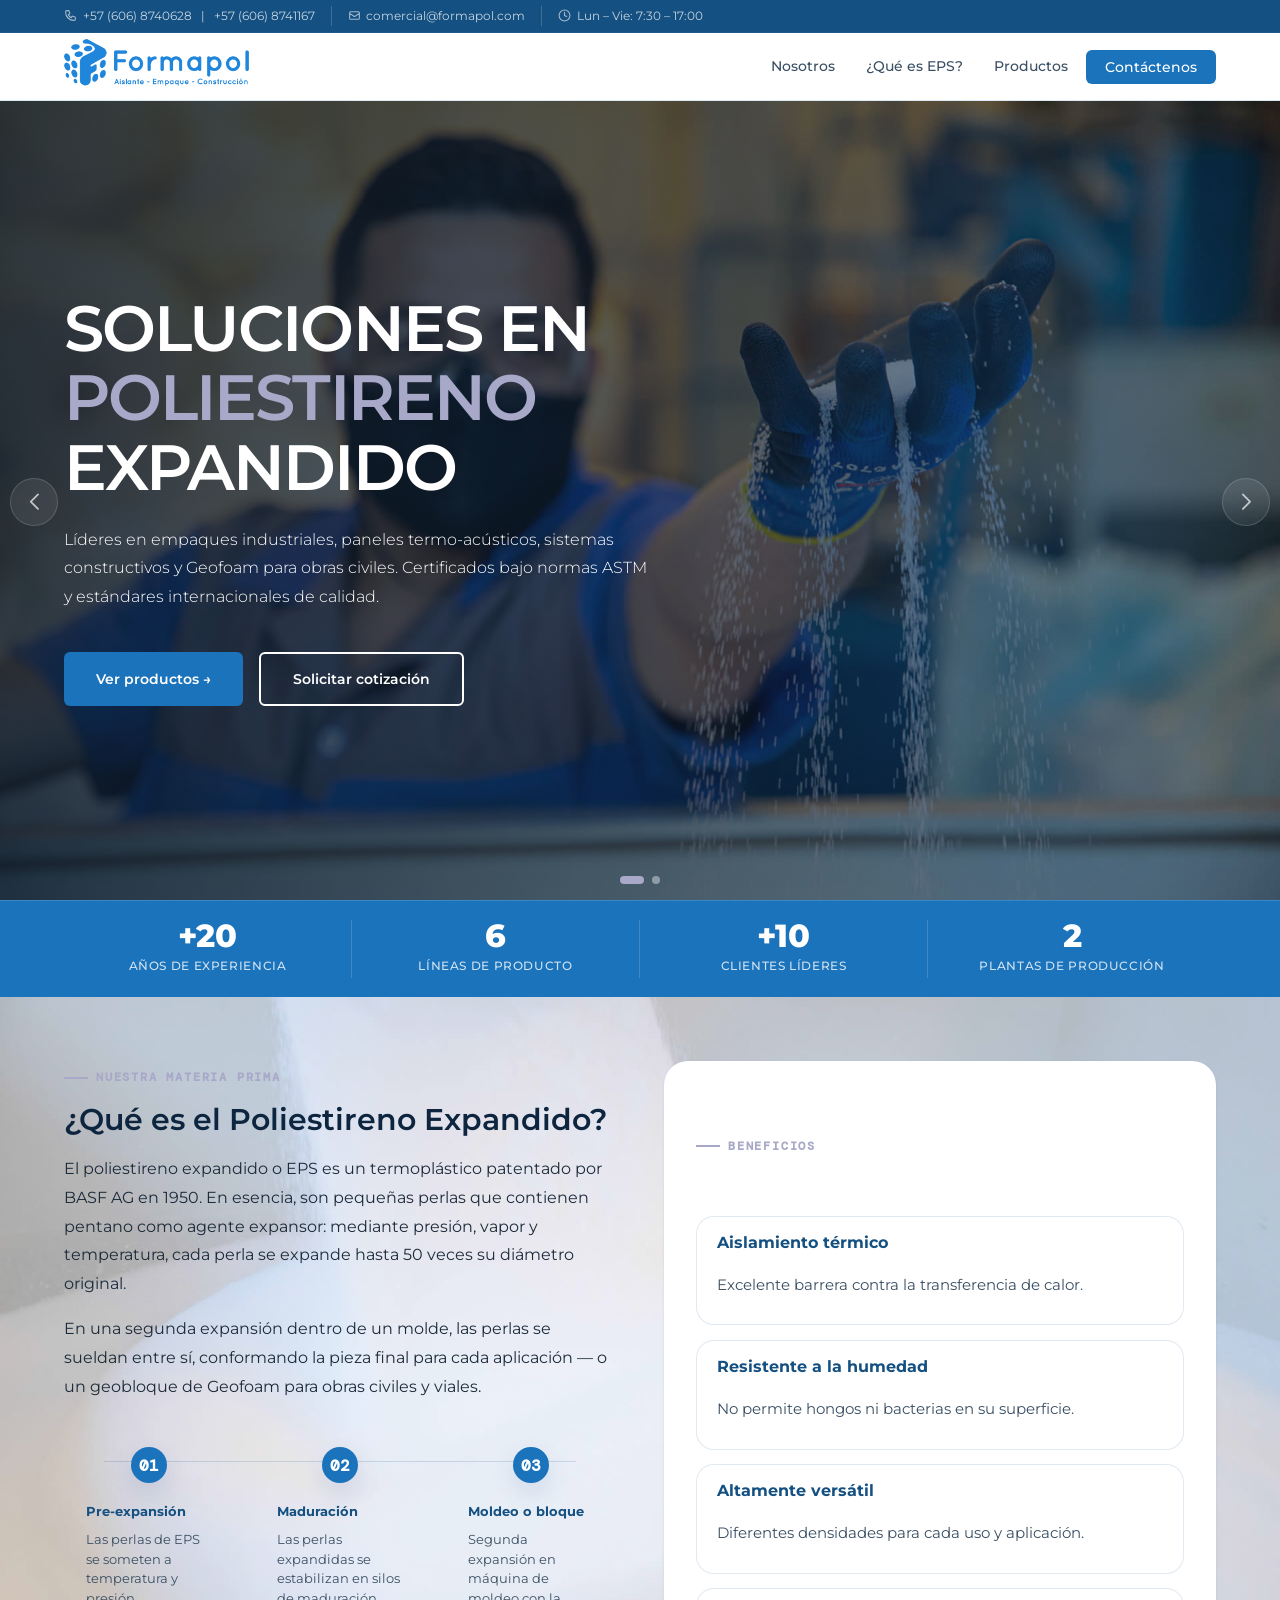
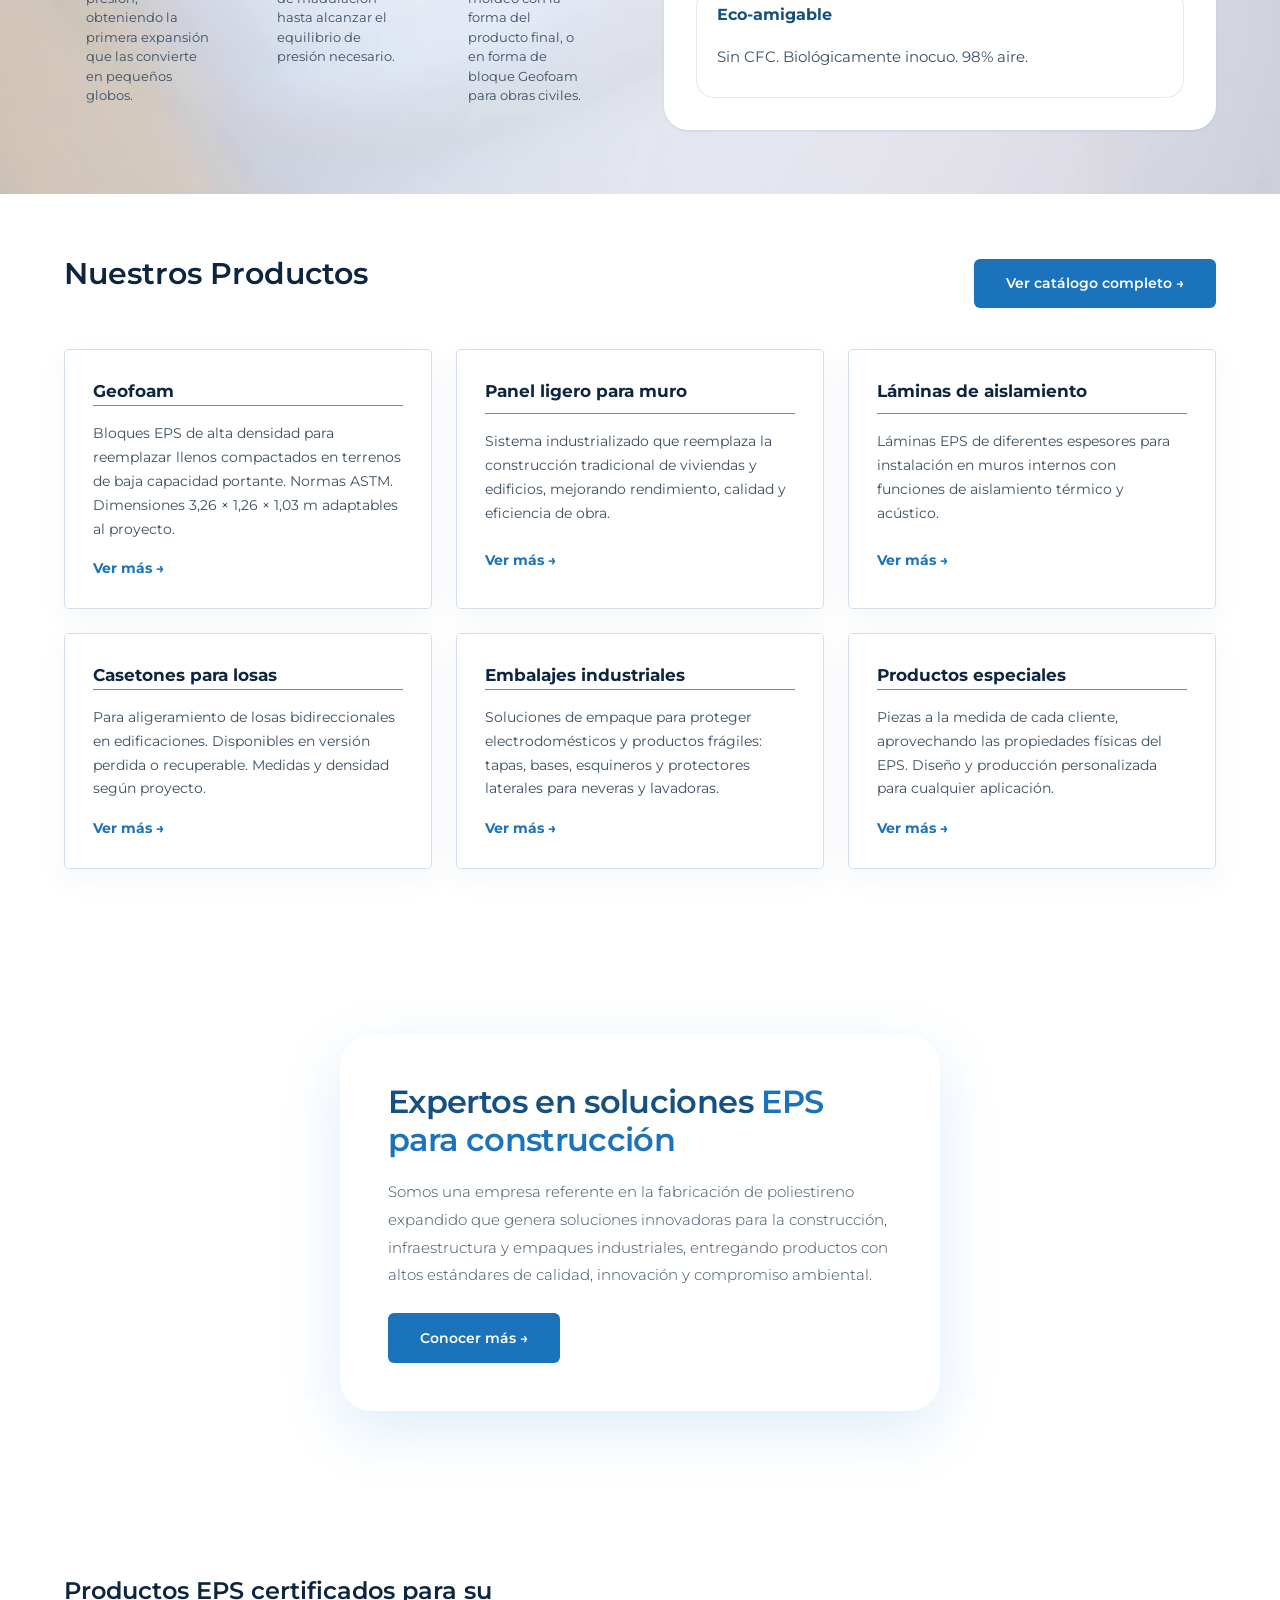
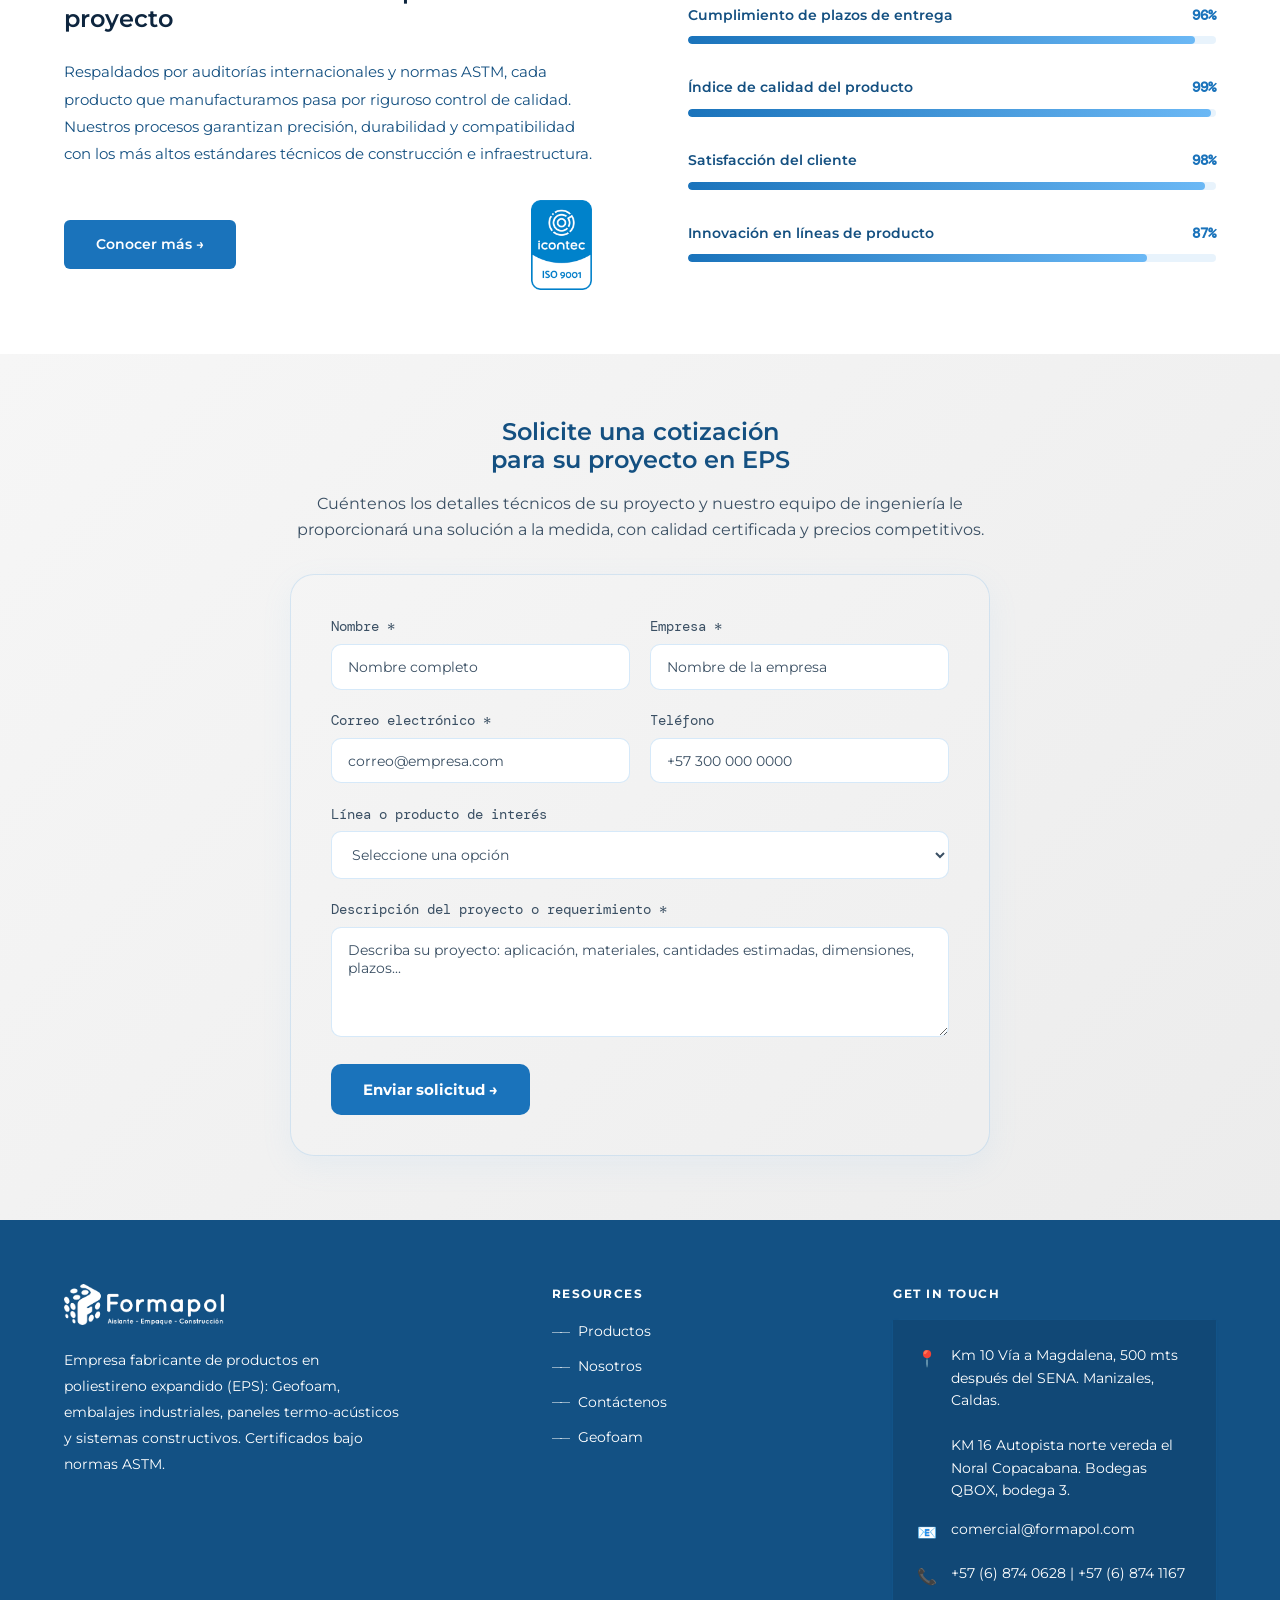
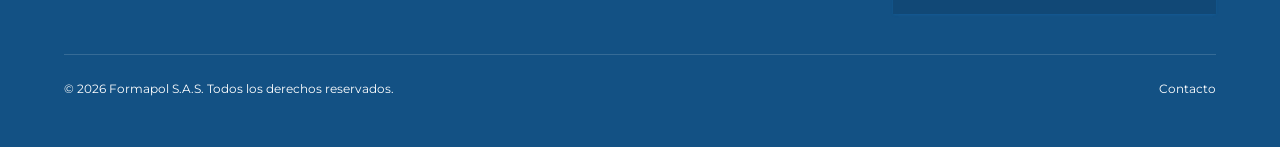
==== commit 78e53147: "Pagina nueva" ====
--- a/index.html
+++ b/index.html
@@ -1,6 +1,9 @@
 <!DOCTYPE html>
 <html lang="es">
 <head>
+   <link rel="icon" type="image/png" sizes="32x32" href="images/favicon.ico">
+  <link rel="shortcut icon" href="images/favicon.ico" type="image/x-icon">
+  <link rel="apple-touch-icon" sizes="180x180" href="images/favicon.ico">
   <meta charset="UTF-8" />
   <meta name="viewport" content="width=device-width, initial-scale=1.0" />
   <title>Formapol S.A.S. – Poliestireno Expandido EPS | Manizales, Colombia</title>
@@ -13,734 +16,71 @@
 
   <link rel="preconnect" href="https://fonts.googleapis.com" />
   <link rel="preconnect" href="https://fonts.gstatic.com" crossorigin />
-  <link href="https://fonts.googleapis.com/css2?family=Barlow+Condensed:wght@400;600;700;800&family=Barlow:wght@300;400;500&display=swap" rel="stylesheet" />
-
-  <style>
-    *, *::before, *::after { box-sizing: border-box; margin: 0; padding: 0; }
-
-    :root {
-      --c-accent:      #00A8CC;
-      --c-accent-dark: #0090B0;
-      --c-blue:        #1A3F6F;
-      --c-blue-mid:    #1E5294;
-      --c-dark:        #0D1B2A;
-      --c-dark2:       #1C2B3A;
-      --c-dark3:       #1A3F6F;
-      --c-light:       #F7FAFC;
-      --c-white:       #FFFFFF;
-      --font-head:     'Barlow Condensed', sans-serif;
-      --font-body:     'Barlow', sans-serif;
-      --radius:        4px;
-      --transition:    0.25s ease;
-      --shadow-sm:     0 2px 12px rgba(26,63,111,0.07);
-      --shadow-md:     0 8px 32px rgba(26,63,111,0.13);
-    }
-
-    html { scroll-behavior: smooth; }
-
-    body {
-      font-family: var(--font-body);
-      background: var(--c-white);
-      color: var(--c-dark);
-      font-size: 16px;
-      line-height: 1.6;
-      overflow-x: hidden;
-    }
-
-    /* ─── TOP BAR ─── */
-    .top-bar {
-      background: var(--c-blue);
-      padding: 0.45rem 5vw;
-      display: flex;
-      align-items: center;
-      justify-content: flex-end;
-      gap: 2rem;
-      font-family: var(--font-head);
-      font-size: 0.78rem;
-      letter-spacing: 0.05em;
-    }
-    .top-bar a, .top-bar span {
-      color: rgba(255,255,255,0.85);
-      text-decoration: none;
-      display: inline-flex;
-      align-items: center;
-      gap: 0.35rem;
-      transition: color var(--transition);
-    }
-    .top-bar a:hover { color: var(--c-accent); }
-
-    /* ─── SITE HEADER (fixed wrapper) ─── */
-    .site-header {
-      position: fixed;
-      top: 0; left: 0; right: 0;
-      z-index: 100;
-    }
-
-    /* ─── NAV ─── */
-    nav {
-      display: flex;
-      align-items: center;
-      justify-content: space-between;
-      padding: 0 5vw;
-      height: 68px;
-      background: var(--c-white);
-      border-bottom: 1px solid rgba(26,63,111,0.14);
-    }
-    .nav-logo {
-      font-family: var(--font-head);
-      font-size: 1.8rem;
-      font-weight: 800;
-      letter-spacing: 0.04em;
-      color: var(--c-dark);
-      text-decoration: none;
-    }
-    .nav-logo span { color: var(--c-accent); }
-
-    .nav-links { display: flex; gap: 2rem; list-style: none; }
-    .nav-links a {
-      font-family: var(--font-head);
-      font-size: 1rem;
-      font-weight: 600;
-      letter-spacing: 0.08em;
-      text-transform: uppercase;
-      color: var(--c-dark);
-      text-decoration: none;
-      transition: color var(--transition);
-      position: relative;
-    }
-    .nav-links a::after {
-      content: '';
-      position: absolute;
-      bottom: -4px; left: 0;
-      width: 0; height: 2px;
-      background: var(--c-accent);
-      transition: width var(--transition);
-    }
-    .nav-links a:hover { color: var(--c-blue); }
-    .nav-links a:hover::after { width: 100%; }
-
-    .nav-cta {
-      background: var(--c-blue) !important;
-      color: var(--c-white) !important;
-      padding: 0.45rem 1.2rem;
-      border-radius: var(--radius);
-    }
-    .nav-cta:hover { background: var(--c-blue-mid) !important; }
-    .nav-cta::after { display: none !important; }
-
-    .hamburger {
-      display: none; flex-direction: column; gap: 5px;
-      cursor: pointer; background: none; border: none; padding: 4px;
-    }
-    .hamburger span {
-      display: block; width: 24px; height: 2px;
-      background: var(--c-dark); transition: var(--transition);
-    }
-
-    /* ─── HERO (DARK) ─── */
-    .hero {
-      min-height: 100vh;
-      display: grid;
-      grid-template-columns: 1fr 1fr;
-      padding-top: 104px; /* top-bar ~36px + nav 68px */
-      position: relative;
-      overflow: hidden;
-    }
-    .hero-bg {
-      position: absolute; inset: 0;
-      background: linear-gradient(135deg, var(--c-dark) 0%, #0f2a4a 60%, var(--c-blue) 100%);
-    }
-    .hero-pattern {
-      position: absolute; inset: 0; opacity: 0.35;
-      background-image:
-        repeating-linear-gradient(0deg, transparent, transparent 39px, rgba(255,255,255,0.04) 39px, rgba(255,255,255,0.04) 40px),
-        repeating-linear-gradient(90deg, transparent, transparent 39px, rgba(255,255,255,0.04) 39px, rgba(255,255,255,0.04) 40px);
-    }
-    .hero-left {
-      position: relative; z-index: 2;
-      display: flex; flex-direction: column; justify-content: center;
-      padding: 5rem 5vw 5rem 5vw;
-    }
-    .hero-tag {
-      display: inline-flex; align-items: center; gap: 0.5rem;
-      font-family: var(--font-head); font-size: 0.85rem; font-weight: 600;
-      letter-spacing: 0.15em; text-transform: uppercase;
-      color: var(--c-accent); margin-bottom: 1.5rem;
-    }
-    .hero-tag::before {
-      content: ''; display: block; width: 28px; height: 2px; background: var(--c-accent);
-    }
-    .hero-title {
-      font-family: var(--font-head);
-      font-size: clamp(3rem, 7vw, 4.2rem);
-      font-weight: 800; line-height: 0.95;
-      letter-spacing: -0.01em; text-transform: uppercase;
-      color: var(--c-white); margin-bottom: 1.5rem;
-    }
-    .hero-title em { font-style: normal; color: var(--c-accent); }
-    .hero-subtitle {
-      font-size: 1.1rem; font-weight: 300;
-      color: rgba(255,255,255,0.68);
-      max-width: 440px; margin-bottom: 2.5rem; line-height: 1.7;
-    }
-    .hero-actions { display: flex; gap: 1rem; flex-wrap: wrap; }
-
-    .btn-primary {
-      display: inline-flex; align-items: center; gap: 0.5rem;
-      background: var(--c-accent); color: var(--c-white);
-      font-family: var(--font-head); font-size: 1rem; font-weight: 700;
-      letter-spacing: 0.08em; text-transform: uppercase;
-      text-decoration: none; padding: 0.85rem 2rem;
-      border-radius: var(--radius);
-      transition: background var(--transition), transform var(--transition);
-    }
-    .btn-primary:hover { background: var(--c-accent-dark); transform: translateY(-2px); }
-
-    .btn-secondary {
-      display: inline-flex; align-items: center; gap: 0.5rem;
-      background: transparent; color: rgba(255,255,255,0.85);
-      font-family: var(--font-head); font-size: 1rem; font-weight: 700;
-      letter-spacing: 0.08em; text-transform: uppercase;
-      text-decoration: none; padding: 0.85rem 2rem;
-      border-radius: var(--radius); border: 1px solid rgba(255,255,255,0.3);
-      transition: border-color var(--transition), background var(--transition), color var(--transition);
-    }
-    .btn-secondary:hover {
-      border-color: var(--c-accent);
-      background: rgba(0,168,204,0.12);
-      color: var(--c-white);
-    }
-
-    /* btn-secondary en fondos claros */
-    .btn-secondary-dark {
-      color: var(--c-dark);
-      border-color: rgba(26,63,111,0.25);
-    }
-    .btn-secondary-dark:hover {
-      border-color: var(--c-accent);
-      background: rgba(0,168,204,0.08);
-      color: var(--c-dark);
-    }
-
-    .hero-right {
-      position: relative; z-index: 2;
-      display: flex; align-items: center; justify-content: center;
-      padding: 5rem 5vw 5rem 0;
-    }
-    .hero-visual {
-      width: 100%; max-width: 480px; aspect-ratio: 4/3;
-      background: rgba(255,255,255,0.04);
-      border-radius: 8px; border: 1px solid rgba(255,255,255,0.1);
-      overflow: hidden;
-    }
-    .hero-visual-inner {
-      display: grid; grid-template-columns: 1fr 1fr; grid-template-rows: 1fr 1fr;
-      gap: 3px; width: 100%; height: 100%; padding: 3px;
-    }
-    .hero-cell {
-      background: rgba(255,255,255,0.05);
-      display: flex; flex-direction: column; align-items: center; justify-content: center;
-      font-family: var(--font-head); font-size: 0.75rem; font-weight: 600;
-      letter-spacing: 0.1em; text-transform: uppercase;
-      color: rgba(255,255,255,0.45);
-      cursor: pointer; transition: background var(--transition), color var(--transition);
-    }
-    .hero-cell:first-child  { border-radius: 5px 0 0 0; }
-    .hero-cell:nth-child(2) { border-radius: 0 5px 0 0; }
-    .hero-cell:nth-child(3) { border-radius: 0 0 0 5px; }
-    .hero-cell:last-child   { border-radius: 0 0 5px 0; }
-    .hero-cell:hover { background: rgba(0,168,204,0.18); color: var(--c-accent); }
-    .hero-cell-icon  { font-size: 2.8rem; margin-bottom: 0.4rem; }
-    .hero-cell-label { font-size: 0.72rem; }
-
-    /* ─── STATS BAR ─── */
-    .stats-bar {
-      background: var(--c-blue);
-      padding: 1.2rem 5vw;
-      display: grid; grid-template-columns: repeat(4,1fr); gap: 1rem;
-    }
-    .stat-item {
-      text-align: center;
-      border-right: 1px solid rgba(255,255,255,0.25);
-    }
-    .stat-item:last-child { border-right: none; }
-    .stat-num {
-      font-family: var(--font-head); font-size: 2rem; font-weight: 800;
-      line-height: 1; display: block; color: var(--c-white);
-    }
-    .stat-label {
-      font-size: 0.78rem; font-weight: 500; letter-spacing: 0.05em;
-      text-transform: uppercase; color: rgba(255,255,255,0.8);
-    }
-
-    /* ─── SECTION BASE ─── */
-    section { padding: 6rem 5vw; }
-
-    .section-tag {
-      display: inline-flex; align-items: center; gap: 0.5rem;
-      font-family: var(--font-head); font-size: 0.8rem; font-weight: 600;
-      letter-spacing: 0.18em; text-transform: uppercase;
-      color: var(--c-accent); margin-bottom: 1rem;
-    }
-    .section-tag::before {
-      content: ''; display: block; width: 20px; height: 2px; background: var(--c-accent);
-    }
-    .section-title {
-      font-family: var(--font-head);
-      font-size: clamp(2.2rem, 4vw, 3.5rem);
-      font-weight: 800; text-transform: uppercase; line-height: 1;
-      margin-bottom: 1.5rem; color: var(--c-dark);
-    }
-    .section-title-white { color: var(--c-white); }
-
-    /* ─── EPS SECTION (LIGHT) ─── */
-    .eps-section {
-      background: var(--c-white);
-      display: grid; grid-template-columns: 1fr 1fr; gap: 5rem; align-items: start;
-    }
-    .eps-text p {
-      color: rgba(13,27,42,0.62); margin-bottom: 1rem; font-weight: 300;
-    }
-    .eps-benefits {
-      display: grid; grid-template-columns: 1fr 1fr; gap: 1rem; margin-top: 2rem;
-    }
-    .eps-benefit {
-      background: var(--c-white);
-      border: 1px solid rgba(26,63,111,0.12);
-      box-shadow: var(--shadow-sm);
-      border-radius: var(--radius); padding: 1.2rem;
-      transition: border-color var(--transition), transform var(--transition), box-shadow var(--transition);
-    }
-    .eps-benefit:hover {
-      border-color: var(--c-accent);
-      transform: translateY(-3px);
-      box-shadow: 0 8px 24px rgba(0,168,204,0.12);
-    }
-    .eps-benefit-icon { font-size: 1.4rem; margin-bottom: 0.5rem; }
-    .eps-benefit h4 {
-      font-family: var(--font-head); font-size: 0.9rem; font-weight: 700;
-      letter-spacing: 0.05em; text-transform: uppercase;
-      color: var(--c-blue); margin-bottom: 0.3rem;
-    }
-    .eps-benefit p { font-size: 0.82rem; color: rgba(13,27,42,0.55); line-height: 1.5; }
-
-    .eps-process {
-      background: var(--c-light);
-      border-radius: 8px; padding: 2rem;
-      border: 1px solid rgba(26,63,111,0.1);
-    }
-    .process-step {
-      display: flex; gap: 1.2rem; align-items: flex-start; margin-bottom: 1.5rem;
-    }
-    .process-step:last-child { margin-bottom: 0; }
-    .step-num {
-      font-family: var(--font-head); font-size: 2rem; font-weight: 800;
-      color: var(--c-accent); line-height: 1; min-width: 40px;
-    }
-    .step-content h4 {
-      font-family: var(--font-head); font-size: 1rem; font-weight: 700;
-      text-transform: uppercase; letter-spacing: 0.05em;
-      margin-bottom: 0.3rem; color: var(--c-dark);
-    }
-    .step-content p { font-size: 0.85rem; color: rgba(13,27,42,0.55); line-height: 1.6; }
-
-    /* ─── PRODUCTOS (LIGHT GRAY) ─── */
-    .products-section { background: var(--c-light); }
-
-    .products-header {
-      display: flex; justify-content: space-between;
-      align-items: flex-end; margin-bottom: 3rem;
-    }
-    .products-grid {
-      display: grid; grid-template-columns: repeat(3,1fr); gap: 1.5rem;
-    }
-    .product-card {
-      background: var(--c-white);
-      border-radius: 6px; padding: 2rem;
-      position: relative; overflow: hidden;
-      cursor: pointer; text-decoration: none; color: inherit; display: block;
-      box-shadow: var(--shadow-sm);
-      border: 1px solid rgba(26,63,111,0.08);
-      transition: box-shadow var(--transition), transform var(--transition);
-    }
-    .product-card::before {
-      content: ''; position: absolute;
-      top: 0; left: 0; width: 3px; height: 0;
-      background: var(--c-accent); transition: height 0.4s ease;
-    }
-    .product-card:hover { box-shadow: var(--shadow-md); transform: translateY(-3px); }
-    .product-card:hover::before { height: 100%; }
-
-    .product-card-num {
-      font-family: var(--font-head); font-size: 3.5rem; font-weight: 800;
-      color: rgba(26,63,111,0.07); line-height: 1;
-      position: absolute; top: 1rem; right: 1.5rem;
-      transition: color var(--transition);
-    }
-    .product-card:hover .product-card-num { color: rgba(0,168,204,0.14); }
-    .product-card-icon { font-size: 1.8rem; margin-bottom: 1rem; }
-    .product-card h3 {
-      font-family: var(--font-head); font-size: 1.3rem; font-weight: 700;
-      text-transform: uppercase; letter-spacing: 0.03em;
-      margin-bottom: 0.75rem; color: var(--c-dark);
-    }
-    .product-card p { font-size: 0.85rem; color: rgba(13,27,42,0.55); line-height: 1.6; }
-    .product-card-link {
-      display: inline-flex; align-items: center; gap: 0.4rem;
-      font-family: var(--font-head); font-size: 0.8rem; font-weight: 700;
-      letter-spacing: 0.1em; text-transform: uppercase;
-      color: var(--c-accent); margin-top: 1.2rem;
-      opacity: 0; transform: translateX(-8px);
-      transition: opacity var(--transition), transform var(--transition);
-    }
-    .product-card:hover .product-card-link { opacity: 1; transform: translateX(0); }
-
-    /* ─── CTA BANNER (DARK) ─── */
-    .cta-banner {
-      background: linear-gradient(135deg, var(--c-dark) 0%, #0f2a4a 60%, var(--c-blue) 100%);
-      padding: 5rem 5vw;
-      display: grid; grid-template-columns: 1fr auto; gap: 3rem; align-items: center;
-      position: relative; overflow: hidden;
-    }
-    .cta-banner::before {
-      content: ''; position: absolute; inset: 0;
-      background-image:
-        repeating-linear-gradient(0deg, transparent, transparent 39px, rgba(255,255,255,0.025) 39px, rgba(255,255,255,0.025) 40px),
-        repeating-linear-gradient(90deg, transparent, transparent 39px, rgba(255,255,255,0.025) 39px, rgba(255,255,255,0.025) 40px);
-    }
-    .cta-banner > * { position: relative; z-index: 1; }
-    .cta-banner .section-tag { color: var(--c-accent); }
-    .cta-banner h2 {
-      font-family: var(--font-head); font-size: clamp(2rem, 4vw, 3rem);
-      font-weight: 800; text-transform: uppercase;
-      color: var(--c-white); line-height: 1; margin-bottom: 0.75rem;
-    }
-    .cta-banner p { color: rgba(255,255,255,0.62); font-size: 1rem; font-weight: 300; }
-
-    .btn-outline-accent {
-      display: inline-flex; align-items: center; gap: 0.5rem;
-      background: transparent; color: var(--c-accent);
-      font-family: var(--font-head); font-size: 1rem; font-weight: 700;
-      letter-spacing: 0.08em; text-transform: uppercase;
-      text-decoration: none; padding: 0.85rem 2rem;
-      border-radius: var(--radius); border: 2px solid var(--c-accent);
-      transition: background var(--transition), color var(--transition);
-      white-space: nowrap;
-    }
-    .btn-outline-accent:hover { background: var(--c-accent); color: var(--c-white); }
-
-    /* ─── CLIENTES (DARK) ─── */
-    .clients-section { background: var(--c-dark2); text-align: center; }
-    .clients-section .section-title { color: var(--c-white); }
-    .clients-section > p { color: rgba(255,255,255,0.5); max-width: 500px; margin: 0 auto; }
-    .clients-grid {
-      display: flex; flex-wrap: wrap; justify-content: center;
-      gap: 1rem; margin-top: 3rem;
-    }
-    .client-chip {
-      background: rgba(255,255,255,0.05);
-      border: 1px solid rgba(255,255,255,0.1);
-      border-radius: 40px; padding: 0.6rem 1.5rem;
-      font-family: var(--font-head); font-size: 0.95rem; font-weight: 600;
-      letter-spacing: 0.06em; text-transform: uppercase;
-      color: rgba(255,255,255,0.6);
-      transition: border-color var(--transition), color var(--transition), background var(--transition);
-    }
-    .client-chip:hover {
-      border-color: var(--c-accent);
-      color: var(--c-white);
-      background: rgba(0,168,204,0.1);
-    }
-
-    /* ─── OBRAS (LIGHT) ─── */
-    .obras-section { background: var(--c-white); }
-    .obras-grid {
-      display: grid; grid-template-columns: repeat(5,1fr);
-      gap: 1rem; margin-top: 3rem;
-    }
-    .obra-card {
-      background: var(--c-white); border-radius: 6px; overflow: hidden;
-      border: 1px solid rgba(26,63,111,0.1); box-shadow: var(--shadow-sm);
-      transition: transform var(--transition), box-shadow var(--transition);
-    }
-    .obra-card:hover { transform: translateY(-4px); box-shadow: var(--shadow-md); }
-    .obra-img {
-      width: 100%; aspect-ratio: 3/4;
-      background: var(--c-light);
-      display: flex; align-items: center; justify-content: center;
-      font-size: 2rem; color: rgba(26,63,111,0.2);
-      position: relative; overflow: hidden;
-    }
-    .obra-img::after {
-      content: 'Foto próximamente';
-      position: absolute; bottom: 0.5rem; left: 0; right: 0;
-      text-align: center; font-size: 0.65rem;
-      font-family: var(--font-head); letter-spacing: 0.1em;
-      text-transform: uppercase; color: rgba(26,63,111,0.3);
-    }
-    .obra-info { padding: 0.9rem 1rem; }
-    .obra-info h4 {
-      font-family: var(--font-head); font-size: 0.9rem; font-weight: 700;
-      text-transform: uppercase; letter-spacing: 0.04em;
-      margin-bottom: 0.2rem; color: var(--c-dark);
-    }
-    .obra-info span { font-size: 0.75rem; color: var(--c-accent); font-weight: 500; }
-
-    /* ─── NOSOTROS (LIGHT + ACCORDION) ─── */
-    .nosotros-section {
-      background: var(--c-light);
-      display: grid; grid-template-columns: 1fr 1fr; gap: 5rem; align-items: start;
-    }
-    .nosotros-intro p { color: rgba(13,27,42,0.62); font-weight: 300; line-height: 1.8; margin-top: 1rem; }
-    .nosotros-intro .btn-primary { margin-top: 2rem; }
-
-    .nosotros-pillars { display: flex; flex-direction: column; }
-
-    .pillar { border-bottom: 1px solid rgba(26,63,111,0.12); }
-    .pillar:first-child { border-top: 1px solid rgba(26,63,111,0.12); }
-
-    .pillar-header {
-      display: flex; align-items: center; justify-content: space-between;
-      padding: 1.1rem 0; cursor: pointer; user-select: none;
-    }
-    .pillar-header h3 {
-      font-family: var(--font-head); font-size: 1.1rem; font-weight: 700;
-      text-transform: uppercase; letter-spacing: 0.06em; color: var(--c-dark);
-      transition: color var(--transition);
-    }
-    .pillar-header:hover h3 { color: var(--c-accent); }
-
-    .pillar-toggle {
-      width: 28px; height: 28px; border-radius: 50%;
-      background: var(--c-white); border: 1px solid rgba(26,63,111,0.18);
-      display: flex; align-items: center; justify-content: center;
-      font-size: 1.2rem; line-height: 1; color: var(--c-accent); flex-shrink: 0;
-      transition: background var(--transition), color var(--transition), transform var(--transition);
-    }
-    .pillar.open .pillar-toggle { background: var(--c-accent); color: var(--c-white); transform: rotate(45deg); }
-
-    .pillar-body { max-height: 0; overflow: hidden; transition: max-height 0.35s ease; }
-    .pillar.open .pillar-body { max-height: 160px; }
-    .pillar-body p { font-size: 0.88rem; color: rgba(13,27,42,0.58); line-height: 1.7; padding-bottom: 1.2rem; }
-
-    /* ─── TESTIMONIOS (WHITE) ─── */
-    .testimonials-section { background: var(--c-white); text-align: center; }
-    .testimonials-section .section-title { margin-bottom: 3rem; }
-    .testimonials-grid {
-      display: grid; grid-template-columns: repeat(3,1fr); gap: 1.5rem; text-align: left;
-    }
-    .testimonial-card {
-      background: var(--c-light); border-radius: 6px; padding: 2rem;
-      border: 1px solid rgba(26,63,111,0.08); position: relative;
-    }
-    .testimonial-card::before {
-      content: '"'; font-family: var(--font-head); font-size: 5rem;
-      color: var(--c-accent); line-height: 1; opacity: 0.3;
-      position: absolute; top: 0.8rem; left: 1.5rem;
-    }
-    .testimonial-text {
-      font-size: 0.9rem; color: rgba(13,27,42,0.68); line-height: 1.75;
-      margin-top: 2rem; margin-bottom: 1.5rem;
-    }
-    .testimonial-author { display: flex; align-items: center; gap: 0.75rem; }
-    .testimonial-avatar {
-      width: 44px; height: 44px; border-radius: 50%;
-      background: var(--c-blue);
-      display: flex; align-items: center; justify-content: center;
-      font-family: var(--font-head); font-size: 1rem; font-weight: 800;
-      color: var(--c-white); flex-shrink: 0;
-    }
-    .testimonial-name {
-      font-family: var(--font-head); font-size: 0.95rem; font-weight: 700;
-      text-transform: uppercase; letter-spacing: 0.04em; color: var(--c-dark);
-    }
-    .testimonial-company { font-size: 0.78rem; color: var(--c-accent); font-weight: 500; }
-
-    /* ─── CONTACTO (DARK) ─── */
-    .contact-section { background: var(--c-dark); }
-    .contact-section .section-title { color: var(--c-white); }
-    .contact-grid { display: grid; grid-template-columns: 1fr 1fr; gap: 4rem; margin-top: 3rem; }
-    .contact-info { display: flex; flex-direction: column; gap: 2rem; }
-    .contact-sede h4 {
-      font-family: var(--font-head); font-size: 1rem; font-weight: 700;
-      text-transform: uppercase; letter-spacing: 0.1em;
-      color: var(--c-accent); margin-bottom: 0.75rem;
-    }
-    .contact-sede p { font-size: 0.9rem; color: rgba(255,255,255,0.6); line-height: 1.7; }
-    .contact-sede a { color: rgba(255,255,255,0.6); text-decoration: none; transition: color var(--transition); }
-    .contact-sede a:hover { color: var(--c-accent); }
-
-    .contact-form { display: flex; flex-direction: column; gap: 1rem; }
-    .form-row { display: grid; grid-template-columns: 1fr 1fr; gap: 1rem; }
-    .form-group { display: flex; flex-direction: column; gap: 0.4rem; }
-    .form-group label {
-      font-family: var(--font-head); font-size: 0.75rem; font-weight: 600;
-      letter-spacing: 0.12em; text-transform: uppercase; color: rgba(255,255,255,0.45);
-    }
-    .form-group input, .form-group textarea, .form-group select {
-      background: var(--c-dark2); border: 1px solid rgba(255,255,255,0.1);
-      border-radius: var(--radius); padding: 0.75rem 1rem;
-      color: var(--c-white); font-family: var(--font-body); font-size: 0.9rem;
-      transition: border-color var(--transition); width: 100%;
-    }
-    .form-group input:focus, .form-group textarea:focus, .form-group select:focus {
-      outline: none; border-color: var(--c-accent);
-    }
-    .form-group textarea { resize: vertical; min-height: 100px; }
-    .form-group select option { background: var(--c-dark2); }
-
-    .btn-submit {
-      background: var(--c-accent); color: var(--c-white);
-      font-family: var(--font-head); font-size: 1rem; font-weight: 700;
-      letter-spacing: 0.1em; text-transform: uppercase;
-      border: none; padding: 0.9rem 2rem; border-radius: var(--radius);
-      cursor: pointer; transition: background var(--transition), transform var(--transition);
-      align-self: flex-start;
-    }
-    .btn-submit:hover { background: var(--c-accent-dark); transform: translateY(-2px); }
-
-    /* ─── FOOTER ─── */
-    footer {
-      background: var(--c-dark2); border-top: 1px solid rgba(26,63,111,0.16);
-      padding: 3rem 5vw 2rem;
-    }
-    .footer-top {
-      display: grid; grid-template-columns: 2fr 1fr 1fr 1fr;
-      gap: 3rem; margin-bottom: 3rem;
-    }
-    .footer-brand .nav-logo { display: block; margin-bottom: 1rem; font-size: 1.5rem; }
-    .footer-brand .nav-logo { color: var(--c-white); }
-    .footer-brand p { font-size: 0.85rem; color: rgba(255,255,255,0.42); line-height: 1.7; max-width: 260px; }
-    .footer-col h5 {
-      font-family: var(--font-head); font-size: 0.8rem; font-weight: 700;
-      letter-spacing: 0.15em; text-transform: uppercase;
-      color: var(--c-accent); margin-bottom: 1rem;
-    }
-    .footer-col ul { list-style: none; display: flex; flex-direction: column; gap: 0.5rem; }
-    .footer-col ul a { font-size: 0.85rem; color: rgba(255,255,255,0.42); text-decoration: none; transition: color var(--transition); }
-    .footer-col ul a:hover { color: var(--c-white); }
-    .footer-bottom {
-      border-top: 1px solid rgba(255,255,255,0.06); padding-top: 1.5rem;
-      display: flex; justify-content: space-between; align-items: center;
-    }
-    .footer-bottom p { font-size: 0.8rem; color: rgba(255,255,255,0.28); }
-
-    /* ─── MOBILE ─── */
-    @media (max-width: 900px) {
-      .top-bar { justify-content: center; flex-wrap: wrap; gap: 0.8rem 1.5rem; font-size: 0.72rem; }
-      .nav-links { display: none; }
-      .nav-links.open {
-        display: flex; flex-direction: column;
-        position: fixed; top: 104px; left: 0; right: 0;
-        background: var(--c-white); padding: 2rem 5vw; gap: 1.5rem;
-        border-bottom: 1px solid rgba(26,63,111,0.14);
-        box-shadow: 0 4px 20px rgba(0,0,0,0.08);
-      }
-      .hamburger { display: flex; }
-      .hero { grid-template-columns: 1fr; }
-      .hero-right { display: none; }
-      .hero-left { padding: 4rem 5vw; }
-      .stats-bar { grid-template-columns: repeat(2,1fr); }
-      .stat-item:nth-child(2) { border-right: none; }
-      .eps-section { grid-template-columns: 1fr; gap: 3rem; }
-      .products-grid { grid-template-columns: 1fr; }
-      .cta-banner { grid-template-columns: 1fr; gap: 2rem; }
-      .clients-grid { gap: 0.6rem; }
-      .obras-grid { grid-template-columns: repeat(2,1fr); }
-      .nosotros-section { grid-template-columns: 1fr; gap: 3rem; }
-      .testimonials-grid { grid-template-columns: 1fr; }
-      .contact-grid { grid-template-columns: 1fr; gap: 3rem; }
-      .contact-form .form-row { grid-template-columns: 1fr; }
-      .footer-top { grid-template-columns: 1fr 1fr; gap: 2rem; }
-      .footer-brand { grid-column: span 2; }
-      .footer-bottom { flex-direction: column; gap: 0.5rem; text-align: center; }
-    }
-
-    /* ─── ANIMATIONS ─── */
-    @keyframes fadeUp {
-      from { opacity: 0; transform: translateY(24px); }
-      to   { opacity: 1; transform: translateY(0); }
-    }
-    .hero-tag      { animation: fadeUp 0.6s ease both; }
-    .hero-title    { animation: fadeUp 0.6s ease 0.1s both; }
-    .hero-subtitle { animation: fadeUp 0.6s ease 0.2s both; }
-    .hero-actions  { animation: fadeUp 0.6s ease 0.3s both; }
-    .hero-right    { animation: fadeUp 0.6s ease 0.4s both; }
-  </style>
+  <link href="https://fonts.googleapis.com/css2?family=Montserrat:wght@300;400;500;600&family=DM+Mono:wght@400;500&display=swap" rel="stylesheet" />
+  <link rel="stylesheet" href="shared.css" />
+  <link rel="stylesheet" href="https://cdn.jsdelivr.net/npm/swiper@11/swiper-bundle.min.css" />
+  <link rel="stylesheet" href="css/index.css" />
+  <script src="components.js"></script>
 </head>
 <body>
 
-<!-- ── HEADER FIJO ── -->
-<header class="site-header">
-  <div class="top-bar">
-    <a href="tel:+5768740628">📞 (6) 874 0628</a>
-    <a href="mailto:comercial@formapol.com">✉️ comercial@formapol.com</a>
-    <span>Manizales, Colombia · Desde 1990</span>
-  </div>
-  <nav>
-    <a href="/" class="nav-logo">FORMA<span>POL</span></a>
-    <ul class="nav-links" id="navLinks">
-      <li><a href="#eps">¿Qué es EPS?</a></li>
-      <li><a href="productos.html">Productos</a></li>
-      <li><a href="obras.html">Obras</a></li>
-      <li><a href="nosotros.html">Nosotros</a></li>
-      <li><a href="contacto.html" class="nav-cta">Contáctenos</a></li>
-    </ul>
-    <button class="hamburger" id="hamburger" aria-label="Menú">
-      <span></span><span></span><span></span>
-    </button>
-  </nav>
-</header>
-
-<!-- ── HERO (FONDO OSCURO) ── -->
-<section class="hero" id="inicio">
-  <div class="hero-bg"></div>
-  <div class="hero-pattern"></div>
-
-  <div class="hero-left">
-    <span class="hero-tag">Manizales, Colombia · Desde 1990</span>
-    <h1 class="hero-title">
-      Soluciones en<br>
-      <em>Poliestireno</em><br>
-      Expandido
-    </h1>
-    <p class="hero-subtitle">
-      Líderes en empaques industriales, paneles termo-acústicos, sistemas constructivos y Geofoam para obras civiles. Certificados bajo normas ASTM y estándares internacionales de calidad.
-    </p>
-    <div class="hero-actions">
-      <a href="#productos" class="btn-primary">Ver productos →</a>
-      <a href="#contacto" class="btn-secondary">Solicitar cotización</a>
-    </div>
-  </div>
-
-  <div class="hero-right">
-    <div class="hero-visual">
-      <div class="hero-visual-inner">
-        <div class="hero-cell">
-          <span class="hero-cell-icon">🏗️</span>
-          <span class="hero-cell-label">Construcción</span>
-        </div>
-        <div class="hero-cell">
-          <span class="hero-cell-icon">📦</span>
-          <span class="hero-cell-label">Embalajes</span>
-        </div>
-        <div class="hero-cell">
-          <span class="hero-cell-icon">🛣️</span>
-          <span class="hero-cell-label">Geofoam</span>
-        </div>
-        <div class="hero-cell">
-          <span class="hero-cell-icon">🔧</span>
-          <span class="hero-cell-label">Especiales</span>
-        </div>
-      </div>
-    </div>
+<site-nav></site-nav>
+
+<!-- ══════════════════════ HERO SLIDER ══════════════════════ -->
+<section class="hero-slider-section" id="inicio">
+
+  <div class="swiper hero-swiper">
+    <div class="swiper-wrapper">
+
+      <!-- Slide 1 -->
+      <div class="swiper-slide hero-slide slide-1">
+        <div class="slide-content">
+          <h1 class="hero-title">
+            Soluciones en<br>
+            <em>Poliestireno</em><br>
+            Expandido
+          </h1>
+          <p class="hero-subtitle">
+            Líderes en empaques industriales, paneles termo-acústicos, sistemas constructivos y Geofoam para obras civiles. Certificados bajo normas ASTM y estándares internacionales de calidad.
+          </p>
+          <div class="hero-actions">
+            <a href="#productos" class="btn-primary">Ver productos →</a>
+            <a href="#contacto" class="btn-secondary">Solicitar cotización</a>
+          </div>
+        </div>
+      </div>
+
+      <!-- Slide 2 -->
+      <div class="swiper-slide hero-slide slide-2">
+        <div class="slide-content">
+          <h1 class="hero-title">
+            Geofoam y<br>
+            <em>Sistemas Constructivos</em><br>
+            Avanzados
+          </h1>
+          <p class="hero-subtitle">
+            Reemplazamos llenos compactados en terrenos de baja capacidad portante con bloques EPS de alta densidad. Paneles ligeros para muros y casetones para losas que mejoran eficiencia y calidad en la construcción.
+          </p>
+          <div class="hero-actions">
+            <a href="productos.html#geofoam" class="btn-primary">Ver Geofoam →</a>
+            <a href="#obras" class="btn-secondary">Nuestras obras</a>
+          </div>
+        </div>
+      </div>
+
+    </div>
+    <!-- Arrows -->
+    <div class="swiper-button-prev"></div>
+    <div class="swiper-button-next"></div>
+    <!-- Dots -->
+    <div class="swiper-pagination"></div>
   </div>
 </section>
 
 <!-- ── STATS BAR ── -->
 <div class="stats-bar">
   <div class="stat-item">
-    <span class="stat-num">+30</span>
+    <span class="stat-num">+20</span>
     <span class="stat-label">Años de experiencia</span>
   </div>
   <div class="stat-item">
@@ -761,57 +101,53 @@
 <section class="eps-section" id="eps">
   <div class="eps-text">
     <span class="section-tag">Nuestra materia prima</span>
-    <h2 class="section-title">¿Qué es el<br>Poliestireno<br>Expandido?</h2>
+    <h2 class="section-title">¿Qué es el Poliestireno Expandido?</h2>
     <p>El poliestireno expandido o EPS es un termoplástico patentado por BASF AG en 1950. En esencia, son pequeñas perlas que contienen pentano como agente expansor: mediante presión, vapor y temperatura, cada perla se expande hasta 50 veces su diámetro original.</p>
     <p>En una segunda expansión dentro de un molde, las perlas se sueldan entre sí, conformando la pieza final para cada aplicación — o un geobloque de Geofoam para obras civiles y viales.</p>
 
+    <div class="eps-small-steps">
+      <div class="eps-step">
+        <span class="eps-step-num">01</span>
+        <div class="eps-step-copy">
+          <h4>Pre-expansión</h4>
+          <p>Las perlas de EPS se someten a temperatura y presión, obteniendo la primera expansión que las convierte en pequeños globos.</p>
+        </div>
+      </div>
+      <div class="eps-step">
+        <span class="eps-step-num">02</span>
+        <div class="eps-step-copy">
+          <h4>Maduración</h4>
+          <p>Las perlas expandidas se estabilizan en silos de maduración hasta alcanzar el equilibrio de presión necesario.</p>
+        </div>
+      </div>
+      <div class="eps-step">
+        <span class="eps-step-num">03</span>
+        <div class="eps-step-copy">
+          <h4>Moldeo o bloque</h4>
+          <p>Segunda expansión en máquina de moldeo con la forma del producto final, o en forma de bloque Geofoam para obras civiles.</p>
+        </div>
+      </div>
+    </div>
+  </div>
+
+  <div class="eps-process">
+    <span class="section-tag">Beneficios</span>
     <div class="eps-benefits">
       <div class="eps-benefit">
-        <div class="eps-benefit-icon">❄️</div>
         <h4>Aislamiento térmico</h4>
         <p>Excelente barrera contra la transferencia de calor.</p>
       </div>
       <div class="eps-benefit">
-        <div class="eps-benefit-icon">💧</div>
         <h4>Resistente a la humedad</h4>
         <p>No permite hongos ni bacterias en su superficie.</p>
       </div>
       <div class="eps-benefit">
-        <div class="eps-benefit-icon">⚖️</div>
         <h4>Altamente versátil</h4>
         <p>Diferentes densidades para cada uso y aplicación.</p>
       </div>
       <div class="eps-benefit">
-        <div class="eps-benefit-icon">🌿</div>
         <h4>Eco-amigable</h4>
         <p>Sin CFC. Biológicamente inocuo. 98% aire.</p>
-      </div>
-    </div>
-  </div>
-
-  <div class="eps-process">
-    <span class="section-tag">Proceso de fabricación</span>
-    <div style="margin-top:1.5rem">
-      <div class="process-step">
-        <span class="step-num">01</span>
-        <div class="step-content">
-          <h4>Pre-expansión</h4>
-          <p>Las perlas de EPS se someten a temperatura y presión, obteniendo la primera expansión que las convierte en pequeños globos.</p>
-        </div>
-      </div>
-      <div class="process-step">
-        <span class="step-num">02</span>
-        <div class="step-content">
-          <h4>Maduración</h4>
-          <p>Las perlas expandidas se estabilizan en silos de maduración hasta alcanzar el equilibrio de presión necesario.</p>
-        </div>
-      </div>
-      <div class="process-step">
-        <span class="step-num">03</span>
-        <div class="step-content">
-          <h4>Moldeo o bloque</h4>
-          <p>Segunda expansión en máquina de moldeo con la forma del producto final, o en forma de bloque Geofoam para obras civiles.</p>
-        </div>
       </div>
     </div>
   </div>
@@ -821,15 +157,13 @@
 <section class="products-section" id="productos">
   <div class="products-header">
     <div>
-      <span class="section-tag">Lo que fabricamos</span>
-      <h2 class="section-title">Nuestros<br>Productos</h2>
-    </div>
-    <a href="productos.html" class="btn-secondary btn-secondary-dark">Ver catálogo completo →</a>
+      <h2 class="section-title">Nuestros Productos</h2>
+    </div>
+    <a href="productos.html" class="btn-primary">Ver catálogo completo →</a>
   </div>
 
   <div class="products-grid">
     <a href="productos.html#geofoam" class="product-card">
-      <span class="product-card-num">01</span>
       <div class="product-card-icon">🛣️</div>
       <h3>Geofoam</h3>
       <p>Bloques EPS de alta densidad para reemplazar llenos compactados en terrenos de baja capacidad portante. Normas ASTM. Dimensiones 3,26 × 1,26 × 1,03 m adaptables al proyecto.</p>
@@ -837,7 +171,6 @@
     </a>
 
     <a href="productos.html#panel-muro" class="product-card">
-      <span class="product-card-num">02</span>
       <div class="product-card-icon">🏠</div>
       <h3>Panel ligero para muro</h3>
       <p>Sistema industrializado que reemplaza la construcción tradicional de viviendas y edificios, mejorando rendimiento, calidad y eficiencia de obra.</p>
@@ -845,7 +178,6 @@
     </a>
 
     <a href="productos.html#laminas" class="product-card">
-      <span class="product-card-num">03</span>
       <div class="product-card-icon">🧱</div>
       <h3>Láminas de aislamiento</h3>
       <p>Láminas EPS de diferentes espesores para instalación en muros internos con funciones de aislamiento térmico y acústico.</p>
@@ -853,7 +185,6 @@
     </a>
 
     <a href="productos.html#casetones" class="product-card">
-      <span class="product-card-num">04</span>
       <div class="product-card-icon">⬜</div>
       <h3>Casetones para losas</h3>
       <p>Para aligeramiento de losas bidireccionales en edificaciones. Disponibles en versión perdida o recuperable. Medidas y densidad según proyecto.</p>
@@ -861,7 +192,6 @@
     </a>
 
     <a href="productos.html#embalajes" class="product-card">
-      <span class="product-card-num">05</span>
       <div class="product-card-icon">📦</div>
       <h3>Embalajes industriales</h3>
       <p>Soluciones de empaque para proteger electrodomésticos y productos frágiles: tapas, bases, esquineros y protectores laterales para neveras y lavadoras.</p>
@@ -869,7 +199,6 @@
     </a>
 
     <a href="productos.html#especiales" class="product-card">
-      <span class="product-card-num">06</span>
       <div class="product-card-icon">⚙️</div>
       <h3>Productos especiales</h3>
       <p>Piezas a la medida de cada cliente, aprovechando las propiedades físicas del EPS. Diseño y producción personalizada para cualquier aplicación.</p>
@@ -878,20 +207,9 @@
   </div>
 </section>
 
-<!-- ── CTA BANNER (FONDO OSCURO) ── -->
-<section class="cta-banner">
-  <div>
-    <span class="section-tag">Hablemos hoy</span>
-    <h2>Solicite una consulta<br>gratuita con nosotros</h2>
-    <p>Encuentre la solución en EPS ideal para su proyecto de construcción, infraestructura o industria</p>
-  </div>
-  <div>
-    <a href="#contacto" class="btn-outline-accent">Contáctenos →</a>
-  </div>
-</section>
 
 <!-- ── CLIENTES (FONDO OSCURO) ── -->
-<section class="clients-section" id="clientes">
+<!--<section class="clients-section" id="clientes">
   <span class="section-tag">Confían en nosotros</span>
   <h2 class="section-title section-title-white">Nuestros Clientes</h2>
   <p>Empresas líderes de los sectores electrodomésticos, construcción y turismo respaldan nuestra calidad.</p>
@@ -907,10 +225,10 @@
     <div class="client-chip">Terraceo</div>
     <div class="client-chip">Inducascos</div>
   </div>
-</section>
+</section>-->
 
 <!-- ── OBRAS (FONDO BLANCO) ── -->
-<section class="obras-section" id="obras">
+<!--<section class="obras-section" id="obras">
   <span class="section-tag">Proyectos realizados</span>
   <h2 class="section-title">Nuestras Obras</h2>
 
@@ -951,10 +269,10 @@
       </div>
     </div>
   </div>
-</section>
+</section>-->
 
 <!-- ── NOSOTROS + ACORDEÓN (FONDO GRIS CLARO) ── -->
-<section class="nosotros-section" id="nosotros">
+<!--<section class="nosotros-section" id="nosotros">
   <div class="nosotros-intro">
     <span class="section-tag">Quiénes somos</span>
     <h2 class="section-title">Experiencia<br>y Calidad<br>Certificada</h2>
@@ -1000,10 +318,63 @@
       </div>
     </div>
   </div>
+</section>-->
+
+<!-- ══════════════════════ Experticia ══════════════════════ -->
+<section class="two-blocks-section" id="empresa">
+  <div class="two-blocks-card">
+    <h2 class="section-title">Expertos en soluciones <strong>EPS para construcción</strong></h2>
+    <p class="empresa-lead">Somos una empresa referente en la fabricación de poliestireno expandido que genera soluciones innovadoras para la construcción, infraestructura y empaques industriales, entregando productos con altos estándares de calidad, innovación y compromiso ambiental.</p>
+    <a href="nosotros.html" class="btn-primary">Conocer más →</a>
+  </div>
 </section>
 
+<!-- ══════════════════════ Calidad ══════════════════════ -->
+<section class="quality-section">
+   <div class="quality-grid">
+    <div class="quality-left">
+      <h2>Productos EPS certificados para su proyecto</h2>
+      <p>Respaldados por auditorías internacionales y normas ASTM, cada producto que manufacturamos pasa por riguroso control de calidad. Nuestros procesos garantizan precisión, durabilidad y compatibilidad con los más altos estándares técnicos de construcción e infraestructura.</p>
+      <div class="quality-image">
+        <a href="nosotros.html" class="btn-primary">Conocer más →</a>
+        <img src="images/Logo-Icontec.png" alt="ISO 9001:2015" class="iso-badge" />
+      </div>
+    </div>
+    <div class="progress-list">
+      <div class="progress-item">
+        <div class="progress-top">
+          <span class="progress-name">Cumplimiento de plazos de entrega</span>
+          <span class="progress-pct">96%</span>
+        </div>
+        <div class="progress-track"><div class="progress-bar" data-width="96"></div></div>
+      </div>
+      <div class="progress-item">
+        <div class="progress-top">
+          <span class="progress-name">Índice de calidad del producto</span>
+          <span class="progress-pct">99%</span>
+        </div>
+        <div class="progress-track"><div class="progress-bar" data-width="99"></div></div>
+      </div>
+      <div class="progress-item">
+        <div class="progress-top">
+          <span class="progress-name">Satisfacción del cliente</span>
+          <span class="progress-pct">98%</span>
+        </div>
+        <div class="progress-track"><div class="progress-bar" data-width="98"></div></div>
+      </div>
+      <div class="progress-item">
+        <div class="progress-top">
+          <span class="progress-name">Innovación en líneas de producto</span>
+          <span class="progress-pct">87%</span>
+        </div>
+        <div class="progress-track"><div class="progress-bar" data-width="87"></div></div>
+      </div>
+    </div>
+  </div>
+</section>
+
 <!-- ── TESTIMONIOS (FONDO BLANCO) ── -->
-<section class="testimonials-section">
+<!--<section class="testimonials-section">
   <span class="section-tag" style="justify-content:center;">Lo que dicen</span>
   <h2 class="section-title">Nuestros Clientes<br>Opinan</h2>
   <div class="testimonials-grid">
@@ -1038,158 +409,117 @@
       </div>
     </div>
   </div>
+</section>-->
+
+<!-- ══════════════════════ COTIZACION ══════════════════════ -->
+<section class="cta-parallax" id="contacto">
+  <div class="cta-parallax-inner">
+    <h2>Solicite una cotización<br>para su proyecto en EPS</h2>
+    <p>Cuéntenos los detalles técnicos de su proyecto y nuestro equipo de ingeniería le proporcionará una solución a la medida, con calidad certificada y precios competitivos.</p>
+    <div class="formulario">
+      <form class="cta-form" id="ctaForm" action="enviar.php" method="POST" novalidate>
+        <input type="hidden" name="origen" value="home">
+        <div class="cta-form-row">
+          <div class="cta-form-group">
+            <label for="cf-nombre">Nombre *</label>
+            <input type="text" id="cf-nombre" name="nombre" placeholder="Nombre completo" required />
+          </div>
+          <div class="cta-form-group">
+            <label for="cf-empresa">Empresa *</label>
+            <input type="text" id="cf-empresa" name="empresa" placeholder="Nombre de la empresa" required />
+          </div>
+        </div>
+        <div class="cta-form-row">
+          <div class="cta-form-group">
+            <label for="cf-email">Correo electrónico *</label>
+            <input type="email" id="cf-email" name="email" placeholder="correo@empresa.com" required />
+          </div>
+          <div class="cta-form-group">
+            <label for="cf-telefono">Teléfono</label>
+            <input type="tel" id="cf-telefono" name="telefono" placeholder="+57 300 000 0000" />
+          </div>
+        </div>
+        <div class="cta-form-group">
+          <label for="cf-producto">Línea o producto de interés</label>
+          <select id="cf-producto" name="producto">
+            <option value="">Seleccione una opción</option>
+            <option value="Geofoam">Geofoam</option>
+            <option value="Panel muro">Panel ligero para muro</option>
+            <option value="Laminas aislamiento">Láminas de aislamiento</option>
+            <option value="Casetones">Casetones para losas</option>
+            <option value="Embalajes">Embalajes industriales</option>
+            <option value="Productos especiales">Productos especiales</option>
+            <option value="Otro">Otro / No sé todavía</option>
+          </select>
+        </div>
+        <div class="cta-form-group">
+          <label for="cf-mensaje">Descripción del proyecto o requerimiento *</label>
+          <textarea id="cf-mensaje" name="mensaje" placeholder="Describa su proyecto: aplicación, materiales, cantidades estimadas, dimensiones, plazos..." required></textarea>
+        </div>
+        <button type="submit" class="cta-form-btn" id="ctaSubmitBtn">Enviar solicitud →</button>
+        <div id="ctaFormMsg" style="display:none;padding:0.85rem 1rem;border-radius:var(--radius);font-size:0.88rem;text-align:center;"></div>
+      </form>
+    </div>
+  </div>
 </section>
 
-<!-- ── CONTACTO (FONDO OSCURO) ── -->
-<section class="contact-section" id="contacto">
-  <span class="section-tag">Hablemos</span>
-  <h2 class="section-title section-title-white">Contáctenos</h2>
-
-  <div class="contact-grid">
-    <div class="contact-info">
-      <div class="contact-sede">
-        <h4>📍 Sede Manizales</h4>
-        <p>
-          Km 10 Vía a Magdalena, 500 mts después del SENA<br>
-          Manizales – Caldas<br><br>
-          <a href="tel:+5768740628">📞 (6) 874 0628</a><br>
-          <a href="mailto:comercial@formapol.com">✉️ comercial@formapol.com</a>
-        </p>
-      </div>
-      <div class="contact-sede">
-        <h4>📍 Sede Copacabana</h4>
-        <p>
-          Km 16 Autopista Norte, Vereda El Noral<br>
-          Bodegas Qbox, Bodega 3<br>
-          Copacabana, Antioquia
-        </p>
-      </div>
-    </div>
-
-    <form class="contact-form" onsubmit="handleSubmit(event)">
-      <div class="form-row">
-        <div class="form-group">
-          <label for="nombre">Nombre</label>
-          <input type="text" id="nombre" name="nombre" placeholder="Su nombre" required />
-        </div>
-        <div class="form-group">
-          <label for="empresa">Empresa</label>
-          <input type="text" id="empresa" name="empresa" placeholder="Empresa (opcional)" />
-        </div>
-      </div>
-      <div class="form-row">
-        <div class="form-group">
-          <label for="email">Correo electrónico</label>
-          <input type="email" id="email" name="email" placeholder="correo@empresa.com" required />
-        </div>
-        <div class="form-group">
-          <label for="telefono">Teléfono</label>
-          <input type="tel" id="telefono" name="telefono" placeholder="+57 300 000 0000" />
-        </div>
-      </div>
-      <div class="form-group">
-        <label for="producto">Producto de interés</label>
-        <select id="producto" name="producto">
-          <option value="">Seleccione un producto</option>
-          <option>Geofoam</option>
-          <option>Panel ligero para muro</option>
-          <option>Láminas de aislamiento térmico</option>
-          <option>Casetones para losas</option>
-          <option>Embalajes industriales</option>
-          <option>Productos especiales</option>
-        </select>
-      </div>
-      <div class="form-group">
-        <label for="mensaje">Mensaje</label>
-        <textarea id="mensaje" name="mensaje" placeholder="Cuéntenos sobre su proyecto o necesidad..."></textarea>
-      </div>
-      <button type="submit" class="btn-submit">Enviar mensaje →</button>
-    </form>
-  </div>
-</section>
-
-<!-- ── FOOTER ── -->
-<footer>
-  <div class="footer-top">
-    <div class="footer-brand">
-      <a href="/" class="nav-logo">FORMA<span>POL</span></a>
-      <p>Fabricantes de soluciones en poliestireno expandido (EPS) para construcción, infraestructura vial e industria. Certificados y con más de 30 años de trayectoria en Colombia.</p>
-    </div>
-    <div class="footer-col">
-      <h5>Productos</h5>
-      <ul>
-        <li><a href="productos.html#geofoam">Geofoam</a></li>
-        <li><a href="productos.html#panel-muro">Panel ligero</a></li>
-        <li><a href="productos.html#laminas">Láminas de aislamiento</a></li>
-        <li><a href="productos.html#casetones">Casetones</a></li>
-        <li><a href="productos.html#embalajes">Embalajes</a></li>
-        <li><a href="productos.html#especiales">Productos especiales</a></li>
-      </ul>
-    </div>
-    <div class="footer-col">
-      <h5>Empresa</h5>
-      <ul>
-        <li><a href="nosotros.html">Quiénes somos</a></li>
-        <li><a href="obras.html">Nuestras obras</a></li>
-        <li><a href="#clientes">Clientes</a></li>
-        <li><a href="#eps">¿Qué es EPS?</a></li>
-      </ul>
-    </div>
-    <div class="footer-col">
-      <h5>Contacto</h5>
-      <ul>
-        <li><a href="mailto:comercial@formapol.com">comercial@formapol.com</a></li>
-        <li><a href="tel:+5768740628">(6) 874 0628</a></li>
-        <li><a href="#contacto">Solicitar cotización</a></li>
-      </ul>
-    </div>
-  </div>
-  <div class="footer-bottom">
-    <p>© 2025 Formapol S.A.S. Todos los derechos reservados.</p>
-    <p>Manizales, Caldas · Colombia</p>
-  </div>
-</footer>
-
+<site-footer></site-footer>
+
+<script src="https://cdn.jsdelivr.net/npm/swiper@11/swiper-bundle.min.js"></script>
+<script src="components.js"></script>
 <script>
-  // Hamburger
-  const hamburger = document.getElementById('hamburger');
-  const navLinks  = document.getElementById('navLinks');
-  hamburger.addEventListener('click', () => navLinks.classList.toggle('open'));
-  navLinks.querySelectorAll('a').forEach(a => a.addEventListener('click', () => navLinks.classList.remove('open')));
-
-  // Accordion
-  function togglePillar(header) {
-    const pillar = header.parentElement;
-    const isOpen = pillar.classList.contains('open');
-    document.querySelectorAll('.pillar').forEach(p => p.classList.remove('open'));
-    if (!isOpen) pillar.classList.add('open');
-  }
-
-  // Form submit
-  function handleSubmit(e) {
-    e.preventDefault();
-    const btn = e.target.querySelector('.btn-submit');
-    btn.textContent = '✓ Mensaje enviado';
-    btn.style.background = '#2d7a4f';
-    setTimeout(() => { btn.textContent = 'Enviar mensaje →'; btn.style.background = ''; e.target.reset(); }, 3000);
-  }
-
-  // Scroll reveal
-  const observer = new IntersectionObserver((entries) => {
+  /* ── Hero Slider ── */
+  new Swiper('.hero-swiper', {
+    loop: true,
+    autoplay: { delay: 5500, disableOnInteraction: false },
+    speed: 800,
+    effect: 'fade',
+    fadeEffect: { crossFade: true },
+    pagination: { el: '.swiper-pagination', clickable: true },
+    navigation: { nextEl: '.swiper-button-next', prevEl: '.swiper-button-prev' },
+  });
+
+  /* ── Progress bars ── */
+  const progressObserver = new IntersectionObserver((entries) => {
     entries.forEach(entry => {
       if (entry.isIntersecting) {
-        entry.target.style.opacity = '1';
-        entry.target.style.transform = 'translateY(0)';
+        const bars = entry.target.querySelectorAll('.progress-bar');
+        bars.forEach(bar => {
+          bar.style.width = bar.dataset.width + '%';
+        });
+        progressObserver.unobserve(entry.target);
       }
     });
-  }, { threshold: 0.1 });
-
-  document.querySelectorAll('.product-card, .obra-card, .eps-benefit, .client-chip, .testimonial-card').forEach(el => {
-    el.style.opacity = '0';
-    el.style.transform = 'translateY(20px)';
-    el.style.transition = 'opacity 0.5s ease, transform 0.5s ease, box-shadow 0.25s ease, border-color 0.25s ease';
-    observer.observe(el);
-  });
+  }, { threshold: 0.3 });
+
+  const qualitySection = document.querySelector('.quality-section');
+  if (qualitySection) progressObserver.observe(qualitySection);
+
+  /* ── Mensaje estado formulario CTA ── */
+  (function() {
+    const params = new URLSearchParams(window.location.search);
+    const estado = params.get('estado');
+    const msg    = document.getElementById('ctaFormMsg');
+    if (!estado || !msg) return;
+    if (estado === 'ok') {
+      msg.style.display = 'block';
+      msg.style.background = 'rgba(107,245,154,0.15)';
+      msg.style.border = '1px solid rgba(107,245,154,0.35)';
+      msg.style.color = '#6bf59a';
+      msg.textContent = '✓ Su solicitud fue enviada con éxito. Le contactaremos pronto.';
+      document.getElementById('ctaForm').reset();
+    } else if (estado === 'error') {
+      msg.style.display = 'block';
+      msg.style.background = 'rgba(245,107,107,0.15)';
+      msg.style.border = '1px solid rgba(245,107,107,0.35)';
+      msg.style.color = '#f56b6b';
+      msg.textContent = params.get('msg') || 'Ocurrió un error al enviar. Intente de nuevo.';
+    }
+    const formulario = document.querySelector('.formulario');
+    if (formulario) formulario.scrollIntoView({ behavior: 'smooth', block: 'center' });
+    history.replaceState(null, '', window.location.pathname);
+  })();
 </script>
+
 </body>
 </html>
--- a/shared.css
+++ b/shared.css
@@ -0,0 +1,310 @@
+/* ── RESET & TOKENS ─────────────────────────────────────────────────────────── */
+*, *::before, *::after { box-sizing: border-box; margin: 0; padding: 0; }
+:root {
+  --c-blue: #1a73bb;
+  --c-blue-mid: #1F86DB;
+  --c-blue-light: #c3b9e2;
+  --c-cyan: #a8a8c8;
+  --c-cyan-light: #9CD4FF;
+  --c-dark:#145081;
+  --c-dark-high: rgb(13, 37, 62);
+  --c-gray-900: #1C2B3A;
+  --c-gray-700: #3A4F63;
+  --c-gray-500: #6A8099;
+  --c-gray-300: #B8C8D8;
+  --c-gray-100: #EDF2F7;
+  --c-gray-50: #F6F6F6;
+  --c-white: #FFFFFF;
+  --font-sans: 'Montserrat', sans-serif;
+  --font-mono: 'DM Mono', monospace;
+  --radius: 6px;
+  --radius-lg: 12px;
+  --transition: 0.2s ease;
+  --shadow-sm: 0 1px 3px rgba(31,134,219,0.10), 0 1px 2px rgba(31,134,219,0.07);
+  --shadow-md: 0 4px 16px rgba(31,134,219,0.15);
+  --shadow-lg: 0 8px 32px rgba(31,134,219,0.20);
+}
+html { scroll-behavior: smooth; }
+body { font-family: var(--font-sans); background: var(--c-white); color: var(--c-dark); font-size: 16px; line-height: 1.6; overflow-x: hidden; }
+
+/* ── HEADER (fixed wrapper) ──────────────────────────────────────────────────── */
+.site-header {
+  position: fixed; top: 0; left: 0; right: 0; z-index: 100;
+}
+
+/* ── TOP INFO BAR ────────────────────────────────────────────────────────────── */
+.header-top {
+  background: var(--c-dark);
+  border-bottom: 1px solid rgba(255,255,255,0.06);
+  overflow: hidden;
+  max-height: 40px;
+  transition: max-height 0.35s ease, opacity 0.35s ease;
+  opacity: 1;
+}
+.site-header.scrolled .header-top {
+  max-height: 0;
+  opacity: 0;
+}
+.header-top-inner {
+  display: flex; align-items: center; justify-content: space-between;
+  padding: 0.4rem 5vw;
+}
+.header-top-left {
+  display: flex; align-items: center; flex-wrap: wrap;
+}
+.header-top-left span {
+  font-size: 0.75rem; color: rgba(255,255,255,0.75);
+  display: flex; align-items: center; gap: 0.35rem; white-space: nowrap;
+  padding: 0 1rem;
+}
+.header-top-left span:first-child { padding-left: 0; }
+.header-top-left span + span {
+  border-left: 1px solid rgba(255,255,255,0.18);
+}
+.header-top-left span svg { flex-shrink: 0; opacity: 0.8; }
+.header-top-left a { color: inherit; text-decoration: none; }
+.header-top-left a:hover { color: var(--c-white); }
+
+/* ── NAV ────────────────────────────────────────────────────────────────────── */
+nav {
+  position: relative;
+  display: flex;
+  align-items: center;
+  justify-content: space-between;
+  padding: 0 5vw;
+  height: 68px;
+  background: rgba(255,255,255,0.96);
+  backdrop-filter: blur(12px);
+  border-bottom: 1px solid rgba(31,134,219,0.15);
+}
+.nav-logo { display: flex; align-items: center; gap: 0.6rem; text-decoration: none; }
+.nav-logo-mark { width: 185px; }
+.nav-logo-mark img { max-width: 100%; }
+.nav-logo-text { font-size: 1.1rem; font-weight: 600; color: var(--c-blue); letter-spacing: -0.01em; }
+.nav-logo-text span { color: var(--c-cyan); }
+.nav-links { display: flex; gap: 0.25rem; list-style: none; align-items: center; }
+.nav-links a {
+  font-size: 0.875rem; font-weight: 500; color: var(--c-gray-700);
+  text-decoration: none; padding: 0.45rem 0.85rem; border-radius: var(--radius);
+  transition: background var(--transition), color var(--transition);
+}
+.nav-links a:hover { background: var(--c-gray-100); color: var(--c-blue); }
+.nav-links a.active { color: var(--c-blue); }
+.nav-cta { background: var(--c-blue) !important; color: var(--c-white) !important; padding: 0.5rem 1.2rem !important; border-radius: var(--radius) !important; font-weight: 500 !important; }
+.nav-cta:hover { background: var(--c-blue-mid) !important; }
+.hamburger { display: none; flex-direction: column; gap: 5px; cursor: pointer; background: none; border: none; padding: 4px; }
+.hamburger span { display: block; width: 22px; height: 2px; background: var(--c-blue); border-radius: 2px; }
+
+/* ── CTA FORM (fondo oscuro — reutilizable en todas las páginas) ─────────────── */
+.cta-form {
+  background: rgba(255,255,255,0.07);
+  border: 1px solid rgba(255,255,255,0.15);
+  border-radius: var(--radius-lg);
+  padding: 2rem;
+  max-width: 680px;
+  margin: 2rem auto 0;
+  text-align: left;
+  display: flex;
+  flex-direction: column;
+  gap: 1rem;
+}
+.cta-form-row { display: grid; grid-template-columns: 1fr 1fr; gap: 1rem; }
+.cta-form-group { display: flex; flex-direction: column; gap: 0.35rem; }
+.cta-form-group label {
+  font-family: var(--font-mono);
+}
+.cta-form-group input,
+.cta-form-group select,
+.cta-form-group textarea {
+  background: rgba(255,255,255,0.1);
+  border: 1.5px solid rgba(255,255,255,0.2);
+  border-radius: var(--radius);
+  padding: 0.75rem 1rem;
+  color: var(--c-white);
+  font-family: var(--font-sans); font-size: 0.875rem;
+  transition: border-color var(--transition);
+  width: 100%;
+}
+.cta-form-group input::placeholder,
+.cta-form-group textarea::placeholder { color: rgba(255,255,255,0.35); }
+.cta-form-group select option { background: var(--c-dark); color: var(--c-white); }
+.cta-form-group input:focus,
+.cta-form-group select:focus,
+.cta-form-group textarea:focus {
+  outline: none;
+  border-color: var(--c-cyan);
+  box-shadow: 0 0 0 3px rgba(107,184,245,0.15);
+}
+.cta-form-group textarea { resize: vertical; min-height: 90px; }
+.cta-form-btn {
+  background: var(--c-white); color: var(--c-blue);
+  font-family: var(--font-sans); font-size: 0.9rem; font-weight: 600;
+  border: none; padding: 0.9rem 2rem; border-radius: var(--radius);
+  cursor: pointer; transition: opacity var(--transition), transform var(--transition);
+  align-self: flex-start;
+}
+.cta-form-btn:hover { opacity: 0.9; transform: translateY(-1px); }
+.cta-form-note { font-size: 0.78rem; color: rgba(255,255,255,0.4); margin: 0; text-align: center; }
+.cta-form-msg { display: none; padding: 0.85rem 1rem; border-radius: var(--radius); font-size: 0.88rem; text-align: center; }
+@media (max-width: 600px) {
+  .cta-form-row { grid-template-columns: 1fr; }
+  .cta-form-btn { width: 100%; justify-content: center; }
+}
+
+/* ── SECTION LABEL & BREADCRUMB ─────────────────────────────────────────────── */
+.section-label { display: inline-flex; align-items: center; gap: 0.5rem; font-family: var(--font-mono); font-size: 0.72rem; font-weight: 500; letter-spacing: 0.12em; text-transform: uppercase; color: var(--c-cyan); margin-bottom: 1rem; }
+.section-label::before { content: '//'; font-weight: 400; opacity: 0.6; }
+.breadcrumb { display: flex; align-items: center; gap: 0.5rem; font-family: var(--font-mono); font-size: 0.68rem; letter-spacing: 0.1em; text-transform: uppercase; color: rgba(255,255,255,0.35); margin-bottom: 1.5rem; }
+.breadcrumb a { color: rgba(255,255,255,0.35); text-decoration: none; }
+.breadcrumb span { color: var(--c-cyan); }
+.page-title { font-size: clamp(2.5rem, 5vw, 4rem); font-weight: 600; letter-spacing: -0.03em; color: var(--c-white); line-height: 1.05; margin-bottom: 1.2rem; }
+.page-subtitle { font-size: 1rem; font-weight: 300; color: rgba(255,255,255,0.6); line-height: 1.75; }
+
+/* ── CTA SECTION ────────────────────────────────────────────────────────────── */
+.cta-section { background: linear-gradient(135deg, var(--c-blue) 0%, var(--c-dark) 100%); padding: 4rem 5vw; text-align: center; }
+.cta-section h2 { font-size: clamp(1.8rem, 3.5vw, 2.8rem); font-weight: 600; color: var(--c-white); letter-spacing: -0.02em; margin-bottom: 1rem; }
+.cta-section p { font-size: 0.95rem; color: rgba(255,255,255,0.6); max-width: 480px; margin: 0 auto 2rem; }
+.btn-cta-white { display: inline-flex; align-items: center; gap: 0.5rem; background: var(--c-white); color: var(--c-blue); font-size: 0.9rem; font-weight: 600; text-decoration: none; padding: 0.85rem 2rem; border-radius: var(--radius); transition: opacity var(--transition); }
+.btn-cta-white:hover { opacity: 0.92; }
+
+/* ── CTA PARALLAX + FORMULARIO DE COTIZACIÓN ─────────────────────────────── */
+.cta-parallax {
+    background: linear-gradient(135deg, #F6F6F6 0%, #ececec 100%);
+    padding: 4rem 5vw;
+    text-align: center;
+    position: relative;
+    overflow: hidden;
+}
+.cta-parallax-inner {
+    position: relative;
+    z-index: 1;
+}
+.cta-parallax h2 {
+    font-size: 24px;
+    font-weight: 600;
+    color: var(--c-dark);
+    line-height: 1.2;
+    margin-bottom: 1rem;
+}
+.cta-parallax p {
+    font-size: 1rem;
+    color: var(--c-gray-700);
+    max-width: 720px;
+    margin: 0 auto;
+}
+.formulario {
+    margin-top: 2rem;
+}
+.cta-form {
+    background: rgb(255 255 255 / 11%);
+    border: 1px solid rgba(31, 134, 219, 0.15);
+    border-radius: 24px;
+    padding: 2.5rem;
+    max-width: 700px;
+    margin: 0 auto;
+    text-align: left;
+    display: flex;
+    flex-direction: column;
+    gap: 1.2rem;
+    box-shadow: 0 10px 30px rgb(142 197 243 / 10%);
+}
+.cta-form-row {
+    display: grid;
+    grid-template-columns: 1fr 1fr;
+    gap: 1.2rem;
+}
+.cta-form-group {
+    display: flex;
+    flex-direction: column;
+    gap: 0.4rem;
+}
+.cta-form-group label {
+    font-family: var(--font-mono);
+    font-size: 14px;
+    color: var(--c-gray-700);
+}
+.cta-form-group input,
+.cta-form-group select,
+.cta-form-group textarea {
+    background: #ffffff;
+    border: 1.5px solid rgba(31, 134, 219, 0.18);
+    border-radius: 10px;
+    padding: 0.8rem 1rem;
+    color: var(--c-gray-700);
+    font-family: var(--font-sans);
+    font-size: 0.9rem;
+    transition: border-color 0.2s ease;
+}
+.cta-form-group input::placeholder,
+.cta-form-group textarea::placeholder {
+    color: var(--c-gray-700);
+}
+.cta-form-group select option {
+    background: var(--c-white);
+    color: var(--c-dark);
+}
+.cta-form-group input:focus,
+.cta-form-group select:focus,
+.cta-form-group textarea:focus {
+    outline: none;
+    border-color: var(--c-blue);
+    box-shadow: 0 0 0 3px rgba(31, 134, 219, 0.15);
+}
+.cta-form-group textarea {
+    resize: vertical;
+    min-height: 110px;
+}
+.cta-form-btn {
+    background: var(--c-blue);
+    color: var(--c-white);
+    font-family: var(--font-sans);
+    font-size: 0.95rem;
+    font-weight: 700;
+    border: none;
+    padding: 1rem 2rem;
+    border-radius: 10px;
+    cursor: pointer;
+    transition: opacity 0.2s ease, transform 0.2s ease;
+    align-self: flex-start;
+    margin-top: 0.5rem;
+}
+.cta-form-btn:hover {
+    opacity: 0.9;
+    transform: translateY(-2px);
+}
+@media (max-width: 720px) {
+    .cta-form-row { grid-template-columns: 1fr; }
+    .cta-form { padding: 1.5rem; }
+}
+
+/* ── FOOTER ─────────────────────────────────────────────────────────────────── */
+footer {background: rgb(0, 71, 103);padding: 4rem 5vw 3rem;background: #135184;}
+.footer-top {display: grid;grid-template-columns: minmax(240px, 1.5fr) minmax(220px, 1fr) minmax(240px, 1.1fr);gap: 3rem; margin-bottom: 2.5rem;}
+.footer-logo { width: 160px; margin-bottom: 1rem; }
+.footer-logo img { max-width: 100%; }
+.footer-brand p {font-size: 0.9rem;color: #ffffff;line-height: 1.8;max-width: 340px;margin-bottom: 1.5rem;}
+.footer-social { display: flex; gap: 0.75rem; }
+.footer-social a { width: 42px; height: 42px; display: inline-flex; align-items: center; justify-content: center; border-radius: 12px; background: rgba(15,76,137,0.1); color: var(--c-blue); font-size: 0.95rem; font-weight: 700; text-decoration: none; transition: background var(--transition), color var(--transition); }
+.footer-social a:hover { background: rgba(15,76,137,0.16); }
+.footer-col h5,
+.footer-contact h5 {font-size: 0.78rem;font-weight: 700;text-transform: uppercase;letter-spacing: 0.12em;color: #ffffff;margin-bottom: 1rem;}
+.footer-col ul { list-style: none; display: flex; flex-direction: column; gap: 0.8rem; padding: 0; margin: 0; }
+.footer-col ul li { display: flex; align-items: center; gap: 0.6rem; }
+.footer-col ul li::before {content: '——';font-size: 0.6rem;color: #fff;flex-shrink: 0;letter-spacing: -2px;}
+.footer-col ul a {font-size: 0.88rem;color: #fff;text-decoration: none;transition: color var(--transition);}
+.footer-col ul a:hover { color: var(--c-blue); }
+.footer-contact-box {background: rgba(0, 0, 0, 0.11);padding: 1.5rem;box-shadow: var(--shadow-sm);}
+.footer-contact-box .footer-info { display: grid; gap: 1rem; margin: 0; padding: 0; }
+.footer-info li { display: flex; gap: 0.85rem; align-items: flex-start; list-style: none; margin: 0; }
+.footer-info li span:not(.fi-icon), .footer-info li a {font-size: 0.88rem;color: #fff;text-decoration: none;line-height: 1.6;transition: color var(--transition);}
+.footer-info li a:hover { color: var(--c-blue); }
+.fi-icon { margin-top: 0.15rem; font-size: 1rem; flex-shrink: 0; }
+.footer-bottom {border-top: 1px solid rgba(15,76,137,0.12);padding-top: 1.5rem;display: flex;justify-content: space-between;align-items: center;gap: 1rem;border-top: 1px solid rgba(255, 255, 255, 0.15);}
+.footer-bottom p {font-size: 0.78rem;color: #fff;margin: 0;}
+.footer-bottom-links { display: flex; gap: 1rem; flex-wrap: wrap; }
+.footer-bottom-links a {font-size: 0.78rem;color: #fff;text-decoration: none;transition: color var(--transition);}
+.footer-bottom-links a:hover { color: var(--c-blue); }
+@media (max-width: 900px) {
+  .footer-top { grid-template-columns: 1fr; }
+  .footer-bottom { flex-direction: column; align-items: flex-start; }
+}
--- a/css/index.css
+++ b/css/index.css
@@ -0,0 +1,931 @@
+﻿/* ═════════════════════════════════════════════════════════════════════════
+    HERO SLIDER
+══════════════════════════════════════════════════════════ */
+.hero-slider-section {
+  margin-top: 100px; /* header-top (~32px) + nav (68px) */
+}
+.hero-swiper { width: 100%; }
+.hero-slide {
+  min-height: calc(100vh - 100px);
+  display: flex; align-items: center;
+  position: relative; overflow: hidden;
+}
+/* Shared photo background for all slides */
+.hero-slide {
+  background-size: cover;
+  background-position: center;
+}
+.slide-1 {
+  background-image: url('../images/1.jpg');
+}
+.slide-2 {
+  background-image: url('../images/2.jpg');
+}
+/* Dark overlay so text is legible over the photo */
+.hero-slide::before {
+  content: ''; position: absolute; inset: 0; pointer-events: none;
+  background: linear-gradient(100deg, rgba(15, 29, 43, 0.88) 0%, rgba(13,27,42,0.65) 55%, rgba(13,27,42,0.45) 100%);
+}
+/* Subtle blue glow accent */
+.slide-1::after { content: ''; position: absolute; top: -10%; right: -5%; width: 50%; height: 130%; background: radial-gradient(ellipse, rgba(31,134,219,0.2) 0%, transparent 65%); pointer-events: none; }
+.slide-2::after { content: ''; position: absolute; bottom: -10%; left: -5%; width: 50%; height: 130%; background: radial-gradient(ellipse, rgba(107,184,245,0.16) 0%, transparent 65%); pointer-events: none; }
+
+/* Slide content */
+.slide-content {
+  position: relative; z-index: 2;
+  padding: 4rem 5vw;
+  max-width: 720px;
+}
+.hero-tag {
+  display: inline-flex; align-items: center; gap: 0.6rem;
+  font-family: var(--font-mono); font-size: 0.72rem; font-weight: 500;
+  letter-spacing: 0.14em; text-transform: uppercase;
+  color: var(--c-cyan); margin-bottom: 1.5rem;
+}
+.hero-tag::before { content: ''; display: block; width: 24px; height: 1px; background: var(--c-cyan); }
+.hero-title {
+  font-size: clamp(2.4rem, 5vw, 4rem); font-weight: 600;
+  line-height: 1.08; letter-spacing: -0.03em;
+  color: var(--c-white); margin-bottom: 1.5rem;
+  text-transform: uppercase;
+}
+.hero-title em { color: var(--c-cyan); font-style: normal; }
+.hero-subtitle {
+  font-size: 1rem; font-weight: 300;
+  color: #ffffff;
+  line-height: 1.8; margin-bottom: 2.5rem;
+}
+.hero-actions { display: flex; gap: 1rem; flex-wrap: wrap; }
+
+/* Swiper custom controls */
+.hero-swiper .swiper-button-prev,
+.hero-swiper .swiper-button-next {
+  color: rgba(255,255,255,0.7);
+  background: rgba(255,255,255,0.08);
+  border: 1px solid rgba(255,255,255,0.15);
+  width: 48px; height: 48px; border-radius: 50%;
+  transition: background var(--transition), color var(--transition);
+}
+.hero-swiper .swiper-button-prev:hover,
+.hero-swiper .swiper-button-next:hover { background: var(--c-blue); color: #fff; border-color: var(--c-blue); }
+.hero-swiper .swiper-button-prev::after,
+.hero-swiper .swiper-button-next::after { font-size: 1rem; font-weight: 700; }
+.hero-swiper .swiper-pagination-bullet {
+  background: rgba(255,255,255,0.4); opacity: 1; width: 8px; height: 8px;
+}
+.hero-swiper .swiper-pagination-bullet-active { background: var(--c-cyan); width: 24px; border-radius: 4px; }
+.btn-primary {
+  display: inline-flex;
+  align-items: center;
+  gap: 0.5rem;
+  background: var(--c-blue);
+  color: var(--c-white);
+  font-size: 14px;
+  font-weight: 600;
+  /* letter-spacing: 0.08em; */
+  /* text-transform: uppercase; */
+  text-decoration: none;
+  padding: 0.85rem 2rem;
+  border-radius: var(--radius);
+  transition: background var(--transition), transform var(--transition);
+}
+.btn-primary:hover {
+  background: var(--c-blue-mid);
+  transform: translateY(-2px);
+}
+.btn-secondary {
+  display: inline-flex;
+  align-items: center;
+  gap: 0.5rem;
+  background: transparent;
+  color: var(--c-white);
+  font-size: 14px;
+  font-weight: 600;
+  /* letter-spacing: 0.08em; */
+  /* text-transform: uppercase; */
+  text-decoration: none;
+  padding: 0.85rem 2rem;
+  border: 2px solid var(--c-white);
+  border-radius: var(--radius);
+  transition: background var(--transition), color var(--transition);
+}
+.btn-secondary:hover {
+  background: var(--c-white);
+  color: var(--c-blue);
+}
+.stats-bar {
+  display: grid;
+  grid-template-columns: repeat(4, 1fr);
+  border-top: 1px solid rgba(255, 255, 255, 0.14);
+  background: var(--c-blue);
+  padding: 1.2rem 5vw;
+}
+.stat-item {
+  text-align: center;
+  border-right: 1px solid rgba(255, 255, 255, 0.16);
+}
+.stat-item:last-child {
+  border-right: none;
+}
+.stat-num {
+  font-size: 2rem;
+  font-weight: 800;
+  line-height: 1;
+  display: block;
+  color: var(--c-white);
+}
+.stat-label {
+  font-size: 0.78rem;
+  font-weight: 500;
+  letter-spacing: 0.05em;
+  text-transform: uppercase;
+  color: rgba(255, 255, 255, 0.8);
+}
+.section-tag {
+  display: inline-flex;
+  align-items: center;
+  gap: 0.5rem;
+  font-family: var(--font-mono);
+  font-size: 0.75rem;
+  font-weight: 600;
+  letter-spacing: 0.15em;
+  text-transform: uppercase;
+  color: var(--c-cyan);
+  margin-bottom: 1rem;
+}
+.section-tag::before {
+  content: '';
+  display: block;
+  width: 24px;
+  height: 2px;
+  background: var(--c-cyan);
+}
+.section-title {
+  font-size: 30px;
+  line-height: 1.05;
+  font-weight: 600;
+  color: var(--c-dark-high);
+  margin-bottom: 1.25rem;
+}
+.section-title-white {
+  color: var(--c-white);
+}
+.eps-section {
+  display: grid;
+  grid-template-columns: 1fr 1fr;
+  gap: 3rem;
+  padding: 4rem 5vw;
+  position: relative;
+  overflow: hidden;
+}
+.eps-section::before {
+  content: '';
+  position: absolute;
+  inset: 0;
+  background: linear-gradient(135deg, rgba(255,255,255,0.55) 0%, rgba(255,255,255,0.55) 100%), url('../images/9.jpg') center/cover no-repeat;
+  z-index: 0;
+}
+.eps-text,
+.eps-process {
+  position: relative;
+  z-index: 1;
+}
+.eps-text p {
+  max-width: 620px;
+  font-size: 1rem;
+  line-height: 1.8;
+  color: var(--c-gray-900);
+  margin-bottom: 1rem;
+}
+.eps-small-steps {
+  display: grid;
+  grid-template-columns: repeat(3, minmax(0, 1fr));
+  gap: 1.25rem;
+  margin-top: 2rem;
+  position: relative;
+  padding-top: 2rem;
+}
+.eps-small-steps::before {
+  content: '';
+  position: absolute;
+  top: 1.75rem;
+  left: 2.5rem;
+  right: 2.5rem;
+  height: 1px;
+  background: rgba(15, 76, 137, 0.16);
+}
+.eps-step {
+  display: grid;
+  gap: 1rem;
+  padding: 2.25rem 1.4rem 1.5rem;
+  border-radius: 0;
+  position: relative;
+  text-align: left;
+  min-height: 220px;
+}
+.eps-step-num {
+  position: absolute;
+  top: 0;
+  left: 50%;
+  transform: translate(-50%, -50%);
+  width: 2.25rem;
+  height: 2.25rem;
+  display: grid;
+  place-items: center;
+  background: var(--c-blue);
+  color: #fff;
+  font-family: var(--font-mono);
+  font-weight: 700;
+  border-radius: 50%;
+  box-shadow: 0 10px 24px rgba(15, 76, 137, 0.12);
+}
+.eps-step-copy h4 {
+  margin: 0 0 0.5rem;
+  font-size: 13px;
+  font-weight: 700;
+  color: var(--c-dark);
+}
+.eps-step-copy p {
+  margin: 0;
+  font-size: 13px;
+  line-height: 1.5;
+  color: var(--c-gray-700);
+}
+
+@media (max-width: 900px) {
+  .eps-small-steps {
+    grid-template-columns: 1fr;
+    padding-top: 0;
+  }
+  .eps-small-steps::before {
+    display: none;
+  }
+  .eps-step {
+    padding-top: 1.5rem;
+  }
+  .eps-step-num {
+    position: static;
+    transform: none;
+    justify-self: start;
+  }
+}
+.eps-video-card {
+  display: grid;
+  grid-template-columns: 1fr;
+  gap: 1rem;
+  margin-top: 1.5rem;
+  background: #ffffff;
+  border: 1px solid rgba(15, 76, 137, 0.12);
+  border-radius: 24px;
+  padding: 1rem;
+  box-shadow: var(--shadow-sm);
+}
+.eps-video-card video {
+  width: 100%;
+  border-radius: 18px;
+  aspect-ratio: 16 / 9;
+  object-fit: cover;
+  box-shadow: 0 20px 48px rgba(18, 56, 99, 0.08);
+}
+.eps-video-copy {
+  display: grid;
+  gap: 0.35rem;
+}
+.eps-video-copy strong {
+  font-size: 1rem;
+  color: var(--c-dark);
+}
+.eps-video-copy p {
+  margin: 0;
+  color: var(--c-gray-700);
+  line-height: 1.75;
+  font-size: 0.95rem;
+}
+.eps-process {
+  display: grid;
+  padding: 2rem;
+  background: #ffffff;
+  border-radius: 24px;
+  box-shadow: var(--shadow-sm);
+}
+.eps-benefits {
+  display: grid;
+  grid-template-columns: 1fr;
+  gap: 0.9rem;
+}
+.eps-benefit {
+  display: grid;
+  grid-template-columns: 1fr;
+  gap: 0.45rem;
+  background: #ffffff;
+  border: 1px solid rgba(15, 76, 137, 0.12);
+  border-radius: 18px;
+  padding: 1rem 1.25rem;
+}
+.eps-benefit h4 {
+  margin: 0;
+  font-size: 1rem;
+  font-weight: 700;
+  color: var(--c-dark);
+  line-height: 1.3;
+}
+.eps-benefit p {
+  font-size: 0.95rem;
+  color: var(--c-gray-700);
+  line-height: 1.7;
+  margin: 0;
+}
+
+@media (max-width: 900px) {
+  .eps-benefits {
+    grid-template-columns: 1fr;
+  }
+  .eps-video-card {
+    padding: 1rem;
+  }
+}
+.process-step {
+  display: grid;
+  grid-template-columns: auto 1fr;
+  gap: 1rem;
+  align-items: start;
+  margin-bottom: 1.5rem;
+}
+.process-step:last-child {
+  margin-bottom: 0;
+}
+.step-num {
+  width: 3rem;
+  height: 3rem;
+  display: grid;
+  place-items: center;
+  background: var(--c-blue);
+  color: white;
+  font-family: var(--font-mono);
+  font-weight: 700;
+  border-radius: 50%;
+}
+.step-content h4 {
+  margin-bottom: 0.35rem;
+  font-size: 1rem;
+  font-weight: 700;
+  color: var(--c-dark-high);
+}
+.step-content p {
+  color: var(--c-gray-700);
+  font-size: 0.95rem;
+  line-height: 1.7;
+}
+.products-section {
+  padding: 4rem 5vw;
+  background: var(--c-white);
+}
+.products-header {
+  display: flex;
+  align-items: center;
+  justify-content: space-between;
+  gap: 2rem;
+  margin-bottom: 2.5rem;
+}
+.products-grid {
+  display: grid;
+  grid-template-columns: repeat(3, minmax(0, 1fr));
+  gap: 1.5rem;
+}
+.product-card {
+  display: grid;
+  gap: 1rem;
+  background: #ffffff;
+  border: 1px solid rgba(15, 76, 137, 0.18);
+  border-radius: 5px;
+  padding: 1.75rem;
+  color: var(--c-dark-high);
+  text-decoration: none;
+  transition: transform var(--transition), box-shadow var(--transition), border-color var(--transition);
+  box-shadow: 0 10px 30px rgba(15, 76, 137, 0.05);
+}
+.product-card:hover {
+  transform: translateY(-4px);
+  box-shadow: 0 18px 42px rgba(15, 76, 137, 0.12);
+  border-color: var(--c-blue);
+}
+.product-card-num {
+  font-family: var(--font-mono);
+  font-size: 0.95rem;
+  font-weight: 700;
+  color: var(--c-blue);
+}
+.product-card-icon {
+  display: none;
+}
+.product-card h3 {
+  font-size: 17px;
+  /* margin-bottom: 0.5rem; */
+  color: var(--c-dark-high);
+  border-bottom: 1px solid #03BFCB;
+}
+.product-card p {
+  color: var(--c-gray-700);
+  font-size: 14px;
+  line-height: 1.7;
+}
+.product-card-link {
+  font-weight: bold;
+  letter-spacing: 0;
+  color: var(--c-blue);
+  font-size: 14px;
+}
+.btn-secondary-dark {
+  border-color: rgba(255, 255, 255, 0.5);
+}
+.cta-banner {
+  padding: 4rem 5vw;
+  display: flex;
+  align-items: center;
+  justify-content: space-between;
+  gap: 2rem;
+  background: linear-gradient(135deg, var(--c-dark-high) 0%, var(--c-blue) 100%);
+  border-radius: 32px;
+  margin: 0 5vw;
+}
+.cta-banner h2 {
+  color: white;
+  font-size: clamp(2rem, 4vw, 2.8rem);
+  line-height: 1.05;
+}
+.cta-banner p {
+  color: rgba(255, 255, 255, 0.8);
+  margin-top: 0.75rem;
+  max-width: 560px;
+}
+.btn-outline-accent {
+  display: inline-flex;
+  align-items: center;
+  gap: 0.5rem;
+  background: transparent;
+  color: white;
+  border: 2px solid rgba(255, 255, 255, 0.6);
+  text-decoration: none;
+  padding: 0.9rem 2rem;
+  border-radius: 999px;
+  font-weight: 700;
+  transition: background var(--transition), color var(--transition);
+}
+.btn-outline-accent:hover {
+  background: rgba(255, 255, 255, 0.1);
+}
+.clients-section,
+.obras-section,
+.nosotros-section,
+.testimonials-section,
+.contact-section {
+  padding: 4rem 5vw;
+}
+.clients-section {
+  background: var(--c-dark-high);
+  color: white;
+}
+.clients-section p {
+  max-width: 720px;
+  color: rgba(255, 255, 255, 0.8);
+  margin-bottom: 2rem;
+}
+.clients-grid {
+  display: grid;
+  grid-template-columns: repeat(5, minmax(0, 1fr));
+  gap: 1rem;
+}
+.client-chip {
+  background: rgba(255, 255, 255, 0.08);
+  border: 1px solid rgba(255, 255, 255, 0.12);
+  border-radius: 999px;
+  padding: 1rem 1.25rem;
+  text-align: center;
+  color: white;
+  font-weight: 600;
+}
+.obras-section {
+  background: var(--c-gray-50);
+}
+.obras-grid {
+  display: grid;
+  grid-template-columns: repeat(3, minmax(0, 1fr));
+  gap: 1.5rem;
+}
+.obra-card {
+  background: white;
+  border-radius: 24px;
+  padding: 1.5rem;
+  display: grid;
+  gap: 1rem;
+  box-shadow: var(--shadow-sm);
+}
+.obra-img {
+  width: 56px;
+  height: 56px;
+  display: grid;
+  place-items: center;
+  background: var(--c-blue);
+  color: white;
+  border-radius: 18px;
+  font-size: 1.5rem;
+}
+.obra-info h4 {
+  font-size: 1rem;
+  margin-bottom: 0.35rem;
+}
+.obra-info span {
+  color: var(--c-gray-700);
+  font-size: 0.92rem;
+}
+.nosotros-section {
+  display: grid;
+  grid-template-columns: 1fr 1fr;
+  gap: 3rem;
+  background: white;
+}
+.nosotros-intro p {
+  max-width: 520px;
+  color: var(--c-gray-700);
+}
+.nosotros-pillars {
+  display: grid;
+  gap: 1rem;
+}
+.pillar {
+  background: var(--c-gray-50);
+  border: 1px solid rgba(31, 134, 219, 0.12);
+  border-radius: 24px;
+  overflow: hidden;
+}
+.pillar-header {
+  display: flex;
+  align-items: center;
+  justify-content: space-between;
+  gap: 1rem;
+  padding: 1.25rem 1.5rem;
+  cursor: pointer;
+}
+.pillar-header h3 {
+  font-size: 1rem;
+  font-weight: 700;
+  margin: 0;
+}
+.pillar-toggle {
+  width: 2rem;
+  height: 2rem;
+  display: grid;
+  place-items: center;
+  background: var(--c-blue);
+  color: white;
+  border-radius: 50%;
+  font-weight: 700;
+}
+.pillar-body {
+  max-height: 0;
+  overflow: hidden;
+  transition: max-height 0.35s ease;
+  padding: 0 1.5rem;
+}
+.pillar.open .pillar-body {
+  max-height: 240px;
+  padding-bottom: 1.25rem;
+}
+.pillar-body p {
+  color: var(--c-gray-700);
+  line-height: 1.8;
+  margin: 0;
+}
+.testimonials-section {
+  background: var(--c-white);
+}
+.testimonials-grid {
+  display: grid;
+  grid-template-columns: repeat(3, minmax(0, 1fr));
+  gap: 1.5rem;
+  margin-top: 2rem;
+}
+.testimonial-card {
+  background: var(--c-gray-50);
+  border-radius: 24px;
+  padding: 1.8rem;
+  display: flex;
+  flex-direction: column;
+  gap: 1.5rem;
+}
+.testimonial-text {
+  color: var(--c-gray-700);
+  line-height: 1.8;
+}
+.testimonial-author {
+  display: flex;
+  gap: 1rem;
+  align-items: center;
+}
+.testimonial-avatar {
+  width: 48px;
+  height: 48px;
+  border-radius: 50%;
+  background: var(--c-blue);
+  color: white;
+  display: grid;
+  place-items: center;
+  font-weight: 700;
+}
+.testimonial-name {
+  font-weight: 700;
+}
+.testimonial-company {
+  color: var(--c-gray-700);
+  font-size: 0.9rem;
+}
+.contact-section {
+  background: linear-gradient(135deg, var(--c-dark-high) 0%, var(--c-blue) 100%);
+  color: white;
+}
+.contact-section p {
+  max-width: 620px;
+  color: rgba(255, 255, 255, 0.85);
+}
+.contact-grid {
+  display: grid;
+  grid-template-columns: 1fr 1fr;
+  gap: 2rem;
+  margin-top: 2.5rem;
+}
+.contact-info {
+  display: grid;
+  gap: 1.5rem;
+}
+.contact-sede {
+  background: rgba(255, 255, 255, 0.08);
+  padding: 1.5rem;
+  border-radius: 24px;
+}
+.contact-sede h4 {
+  margin-bottom: 0.85rem;
+}
+.contact-sede p {
+  line-height: 1.75;
+  color: rgba(255, 255, 255, 0.92);
+}
+.contact-sede a {
+  color: var(--c-cyan);
+  text-decoration: none;
+}
+.contact-form {
+  background: rgba(255, 255, 255, 0.08);
+  border: 1px solid rgba(255, 255, 255, 0.2);
+  border-radius: 24px;
+  padding: 2rem;
+  display: grid;
+  gap: 1.2rem;
+}
+.form-row {
+  display: grid;
+  grid-template-columns: 1fr 1fr;
+  gap: 1rem;
+}
+.form-group {
+  display: flex;
+  flex-direction: column;
+  gap: 0.5rem;
+}
+.form-group label {
+  font-size: 0.82rem;
+  color: rgba(255, 255, 255, 0.9);
+}
+.form-group input,
+.form-group select,
+.form-group textarea {
+  background: rgba(255, 255, 255, 0.12);
+  border: 1px solid rgba(255, 255, 255, 0.25);
+  border-radius: 16px;
+  padding: 0.95rem 1rem;
+  color: white;
+  font-size: 0.95rem;
+}
+.form-group input::placeholder,
+.form-group textarea::placeholder {
+  color: rgba(255, 255, 255, 0.6);
+}
+.form-group select {
+  color: white;
+}
+.form-group textarea {
+  min-height: 140px;
+  resize: vertical;
+}
+.btn-submit {
+  background: var(--c-cyan);
+  color: var(--c-dark);
+  border: none;
+  padding: 1rem 1.5rem;
+  border-radius: 999px;
+  font-weight: 700;
+  text-transform: uppercase;
+  cursor: pointer;
+  transition: transform var(--transition), opacity var(--transition);
+  width: fit-content;
+}
+.btn-submit:hover {
+  opacity: 0.95;
+  transform: translateY(-1px);
+}
+
+/* ═════════════════════════════════════════════════════════════════════════
+    TWO-BLOCKS SECTION — Experticia
+═════════════════════════════════════════════════════════════════════════ */
+.two-blocks-section {
+    background:
+        linear-gradient(135deg, rgba(13, 27, 42, 0.82) 0%, rgba(31, 134, 219, 0.18) 100%),
+        url('../images/7.jpg') center/cover no-repeat;
+    background-attachment: fixed;
+    padding: 6rem 10vw;
+    display: flex;
+    align-items: center;
+    min-height: 580px;
+    justify-content: center;
+}
+.two-blocks-card {
+    background: #ffffff99;
+    border-radius: 32px;
+    padding: 3rem;
+    max-width: 600px;
+    box-shadow: 0 20px 60px rgba(31, 134, 219, 0.15);
+}
+.two-blocks-card .section-title {
+    font-size: 2rem;
+    font-weight: 600;
+    letter-spacing: -0.02em;
+    line-height: 1.2;
+    margin-bottom: 1.2rem;
+    color: var(--c-dark);
+}
+.two-blocks-card .section-title strong { 
+    color: var(--c-blue);
+    font-weight: 600;
+}
+.empresa-lead {
+    font-size: 0.96rem;
+    color: var(--c-gray-700);
+    line-height: 1.8;
+    margin-bottom: 1.5rem;
+    font-weight: 300;
+}
+
+/* ═════════════════════════════════════════════════════════════════════════
+    QUALITY SECTION — Calidad certificada con progress bars
+═════════════════════════════════════════════════════════════════════════ */
+.quality-section {
+    background: #ffffff;
+    padding: 4rem 5vw;
+    position: relative;
+    overflow: hidden;
+}
+.quality-section::before {
+    content: '';
+    position: absolute;
+    inset: 0;
+    background-image:
+    repeating-linear-gradient(0deg, transparent, transparent 39px, rgba(255,255,255,0.02) 39px, rgba(255,255,255,0.02) 40px),
+    repeating-linear-gradient(90deg, transparent, transparent 39px, rgba(255,255,255,0.02) 39px, rgba(255,255,255,0.02) 40px);
+    pointer-events: none;
+}
+.quality-grid {
+    display: grid;
+    grid-template-columns: 1fr 1fr;
+    gap: 6rem;
+    align-items: center;
+    position: relative;
+    z-index: 1;
+}
+.quality-left h2 {
+    font-size: 1.5rem;
+    font-weight: 600;
+    color: var(--c-dark-high);
+    line-height: 1.2;
+    margin-bottom: 1.5rem;
+}
+.quality-left p {
+    font-size: 0.95rem;
+    color: var(--c-dark);
+    line-height: 1.8;
+    margin-bottom: 2rem;
+}
+.quality-image {
+    display: flex;
+    align-items: center;
+    gap: 1.5rem;
+    justify-content: space-between;
+}
+.iso-badge {
+    height: 90px;
+    width: auto;
+    object-fit: contain;
+}
+
+/* Progress bars */
+.progress-list {
+    display: flex;
+    flex-direction: column;
+    gap: 2rem;
+}
+.progress-item { 
+    display: block;
+}
+.progress-top {
+    display: flex;
+    justify-content: space-between;
+    margin-bottom: 0.6rem;
+}
+.progress-name {
+    font-size: 0.9rem;
+    color: var(--c-dark);
+    font-weight: 600;
+}
+.progress-pct {
+    font-size: 0.9rem;
+    color: var(--c-blue);
+    font-weight: 700;
+    font-family: var(--font-mono);
+}
+.progress-track {
+    background: rgba(31, 134, 219, 0.1);
+    border-radius: 6px;
+    height: 8px;
+    overflow: hidden;
+}
+.progress-bar {
+    background: linear-gradient(90deg, var(--c-blue), #6bb8f5);
+    border-radius: 6px;
+    height: 8px;
+    width: 0;
+    transition: width 1.2s cubic-bezier(0.4, 0, 0.2, 1);
+}
+
+/* CTA PARALLAX — ver shared.css */
+
+@media (max-width: 1120px) {
+  .hero-slider-section {
+    /* margin-top: 120px; */
+  }
+  .hero-slide {
+    min-height: calc(100vh - 120px);
+  }
+  .stats-bar {
+    grid-template-columns: repeat(2, 1fr);
+  }
+  .eps-section,
+  .nosotros-section,
+  .contact-grid,
+  .quality-grid {
+    grid-template-columns: 1fr;
+  }
+  .products-grid {
+    grid-template-columns: repeat(2, minmax(0, 1fr));
+  }
+  .clients-grid,
+  .obras-grid,
+  .testimonials-grid {
+    grid-template-columns: repeat(2, minmax(0, 1fr));
+  }
+  .cta-banner {
+    flex-direction: column;
+    text-align: center;
+  }
+  .two-blocks-section { background-attachment: scroll; padding: 4rem 5vw; justify-content: center; }
+  .two-blocks-card { max-width: 100%; padding: 2rem; }
+}
+@media (max-width: 720px) {
+  .hero-slider-section {
+    margin-top: 120px;
+  }
+  .hero-slide {
+    min-height: calc(100vh - 120px);
+  }
+  .slide-content {
+    padding: 3rem 4vw;
+  }
+  .stats-bar,
+  .products-grid,
+  .clients-grid,
+  .obras-grid,
+  .testimonials-grid {
+    grid-template-columns: 1fr;
+  }
+  .eps-benefits {
+    gap: 0.8rem;
+  }
+  .product-card,
+  .obra-card,
+  .testimonial-card {
+    padding: 1.5rem;
+  }
+  .cta-banner {
+    padding: 3rem 4vw;
+  }
+  .form-row {
+    grid-template-columns: 1fr;
+  }
+}
